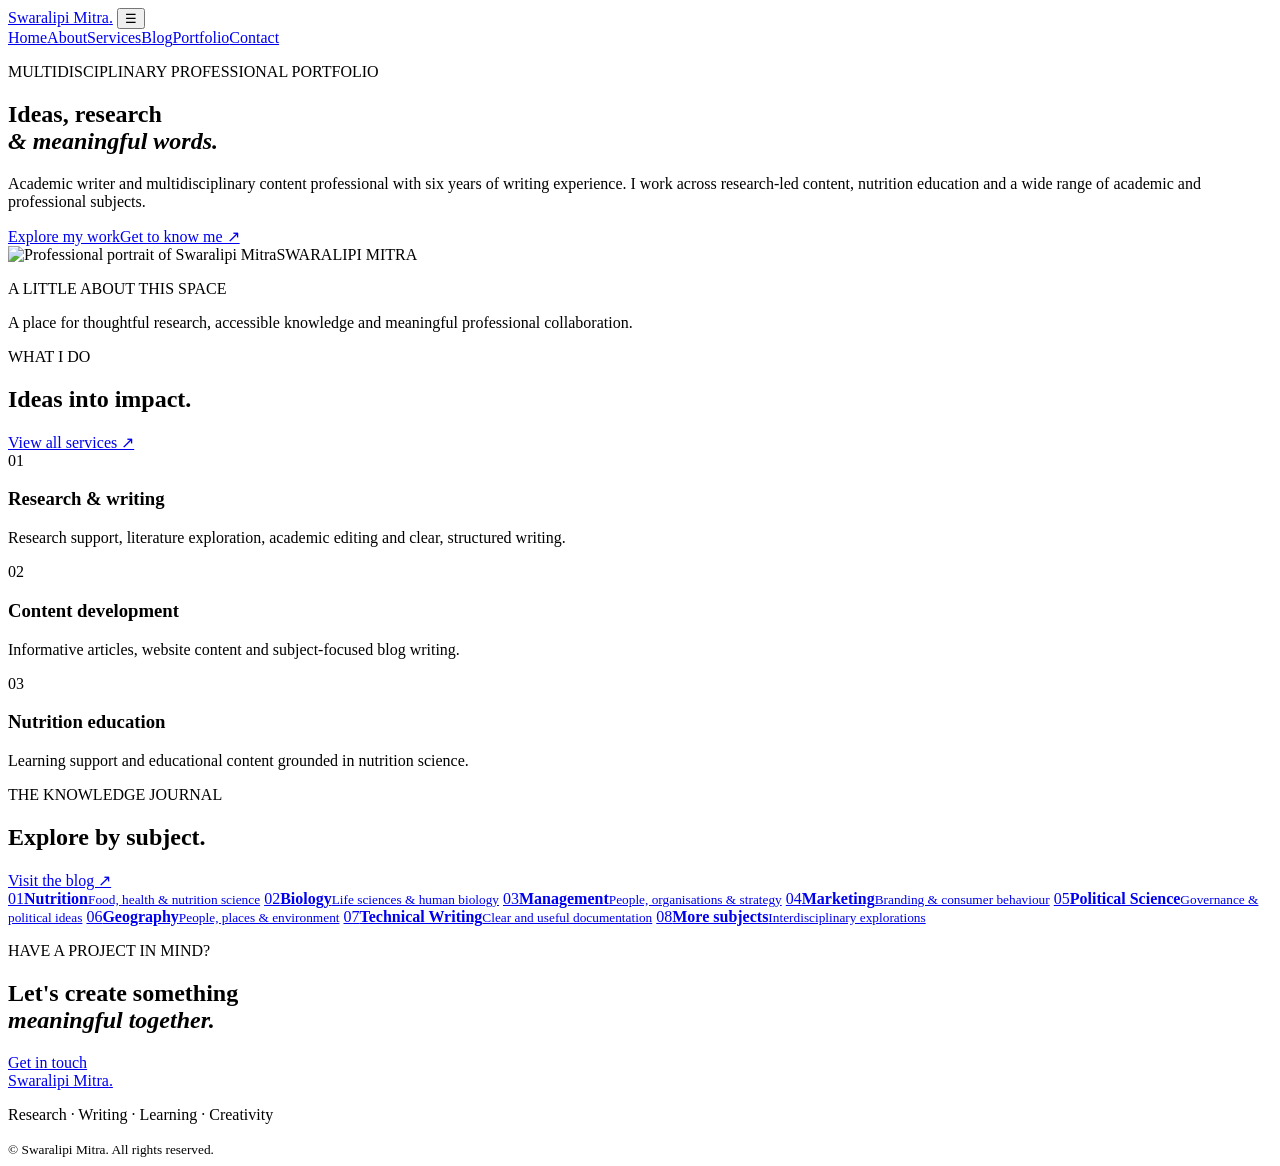
==== index.html @ deedbe25 "Add files via upload" ====
<!doctype html>
<html lang="en">
<head>
  <meta charset="utf-8">
  <meta name="viewport" content="width=device-width, initial-scale=1">
  <meta name="description" content="Explore the portfolio of Swaralipi Mitra, an academic writer and content professional working across research, nutrition education and communication.">
  <meta name="theme-color" content="#1d3037">
  <title>Swaralipi Mitra | Portfolio</title>
  <link rel="preconnect" href="https://fonts.googleapis.com">
  <link rel="preconnect" href="https://fonts.gstatic.com" crossorigin>
  <link href="https://fonts.googleapis.com/css2?family=DM+Sans:wght@400;500;600;700&family=Playfair+Display:wght@500;600;700&display=swap" rel="stylesheet">
  <link rel="stylesheet" href="assets/css/style.css">
</head>
<body>
<header class="site-header">
  <a class="brand" href="index.html">Swaralipi Mitra<span>.</span></a>
  <button class="menu-toggle" aria-label="Open navigation" aria-expanded="false">☰</button>
  <nav class="main-nav">
    <a class="active" href="index.html">Home</a><a href="about.html">About</a><a href="services.html">Services</a><a href="blog.html">Blog</a><a href="portfolio.html">Portfolio</a><a class="nav-contact" href="contact.html">Contact</a>
  </nav>
</header>
<main>
  <section class="hero wrap">
    <div class="hero-copy">
      <p class="eyebrow">MULTIDISCIPLINARY PROFESSIONAL PORTFOLIO</p>
      <h1>Ideas, research<br><em>& meaningful words.</em></h1>
      <p class="lead">Academic writer and multidisciplinary content professional with six years of writing experience. I work across research-led content, nutrition education and a wide range of academic and professional subjects.</p>
      <div class="hero-actions"><a class="button button-dark" href="portfolio.html">Explore my work</a><a class="text-link" href="about.html">Get to know me ↗</a></div>
    </div>
    <div class="hero-photo-wrap"><img class="hero-photo" src="assets/images/profile.jpg" alt="Professional portrait of Swaralipi Mitra"><span class="photo-caption">SWARALIPI MITRA</span></div>
  </section>

  <section class="intro-band">
    <div class="wrap intro-grid"><p class="eyebrow">A LITTLE ABOUT THIS SPACE</p><p class="intro-statement">A place for thoughtful research, accessible knowledge and meaningful professional collaboration.</p></div>
  </section>

  <section class="section wrap">
    <div class="section-heading"><div><p class="eyebrow">WHAT I DO</p><h2>Ideas into impact.</h2></div><a class="text-link" href="services.html">View all services ↗</a></div>
    <div class="three-grid">
      <article class="service-card"><span class="card-number">01</span><h3>Research & writing</h3><p>Research support, literature exploration, academic editing and clear, structured writing.</p></article>
      <article class="service-card"><span class="card-number">02</span><h3>Content development</h3><p>Informative articles, website content and subject-focused blog writing.</p></article>
      <article class="service-card"><span class="card-number">03</span><h3>Nutrition education</h3><p>Learning support and educational content grounded in nutrition science.</p></article>
    </div>
  </section>

  <section class="section section-muted">
    <div class="wrap">
      <div class="section-heading"><div><p class="eyebrow">THE KNOWLEDGE JOURNAL</p><h2>Explore by subject.</h2></div><a class="text-link" href="blog.html">Visit the blog ↗</a></div>
      <div class="subject-grid">
        <a href="blog.html#nutrition" class="subject-tile"><span>01</span><strong>Nutrition</strong><small>Food, health & nutrition science</small></a>
        <a href="blog.html#biology" class="subject-tile"><span>02</span><strong>Biology</strong><small>Life sciences & human biology</small></a>
        <a href="blog.html#management" class="subject-tile"><span>03</span><strong>Management</strong><small>People, organisations & strategy</small></a>
        <a href="blog.html#marketing" class="subject-tile"><span>04</span><strong>Marketing</strong><small>Branding & consumer behaviour</small></a>
        <a href="blog.html#political-science" class="subject-tile"><span>05</span><strong>Political Science</strong><small>Governance & political ideas</small></a>
        <a href="blog.html#geography" class="subject-tile"><span>06</span><strong>Geography</strong><small>People, places & environment</small></a>
        <a href="blog.html#technical-writing" class="subject-tile"><span>07</span><strong>Technical Writing</strong><small>Clear and useful documentation</small></a>
        <a href="blog.html#more" class="subject-tile"><span>08</span><strong>More subjects</strong><small>Interdisciplinary explorations</small></a>
      </div>
    </div>
  </section>

  <section class="section wrap closing-cta"><p class="eyebrow">HAVE A PROJECT IN MIND?</p><h2>Let's create something<br><em>meaningful together.</em></h2><a class="button button-dark" href="contact.html">Get in touch</a></section>
</main>
<footer class="site-footer"><div class="wrap footer-inner"><a class="brand brand-light" href="index.html">Swaralipi Mitra<span>.</span></a><p>Research · Writing · Learning · Creativity</p><small>© <span data-year></span> Swaralipi Mitra. All rights reserved.</small></div></footer>
<script src="assets/js/main.js"></script>
</body></html>
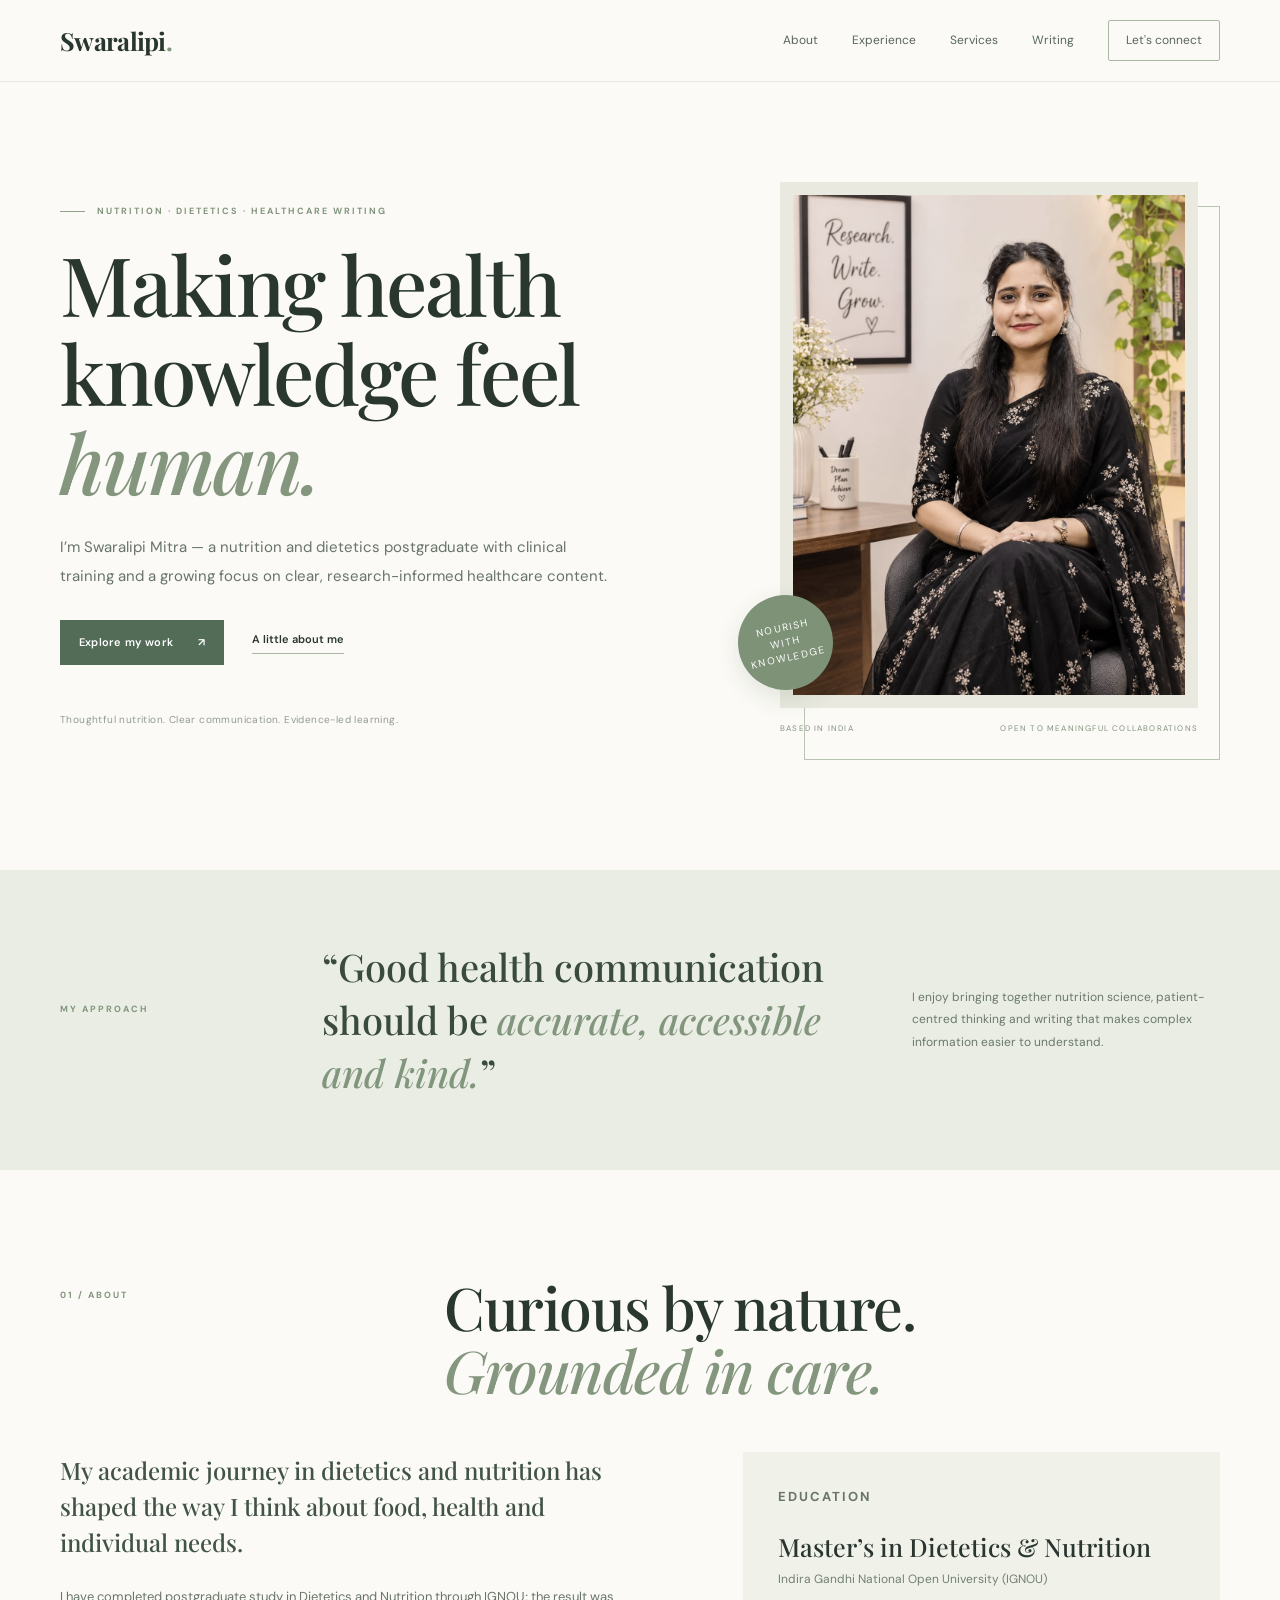
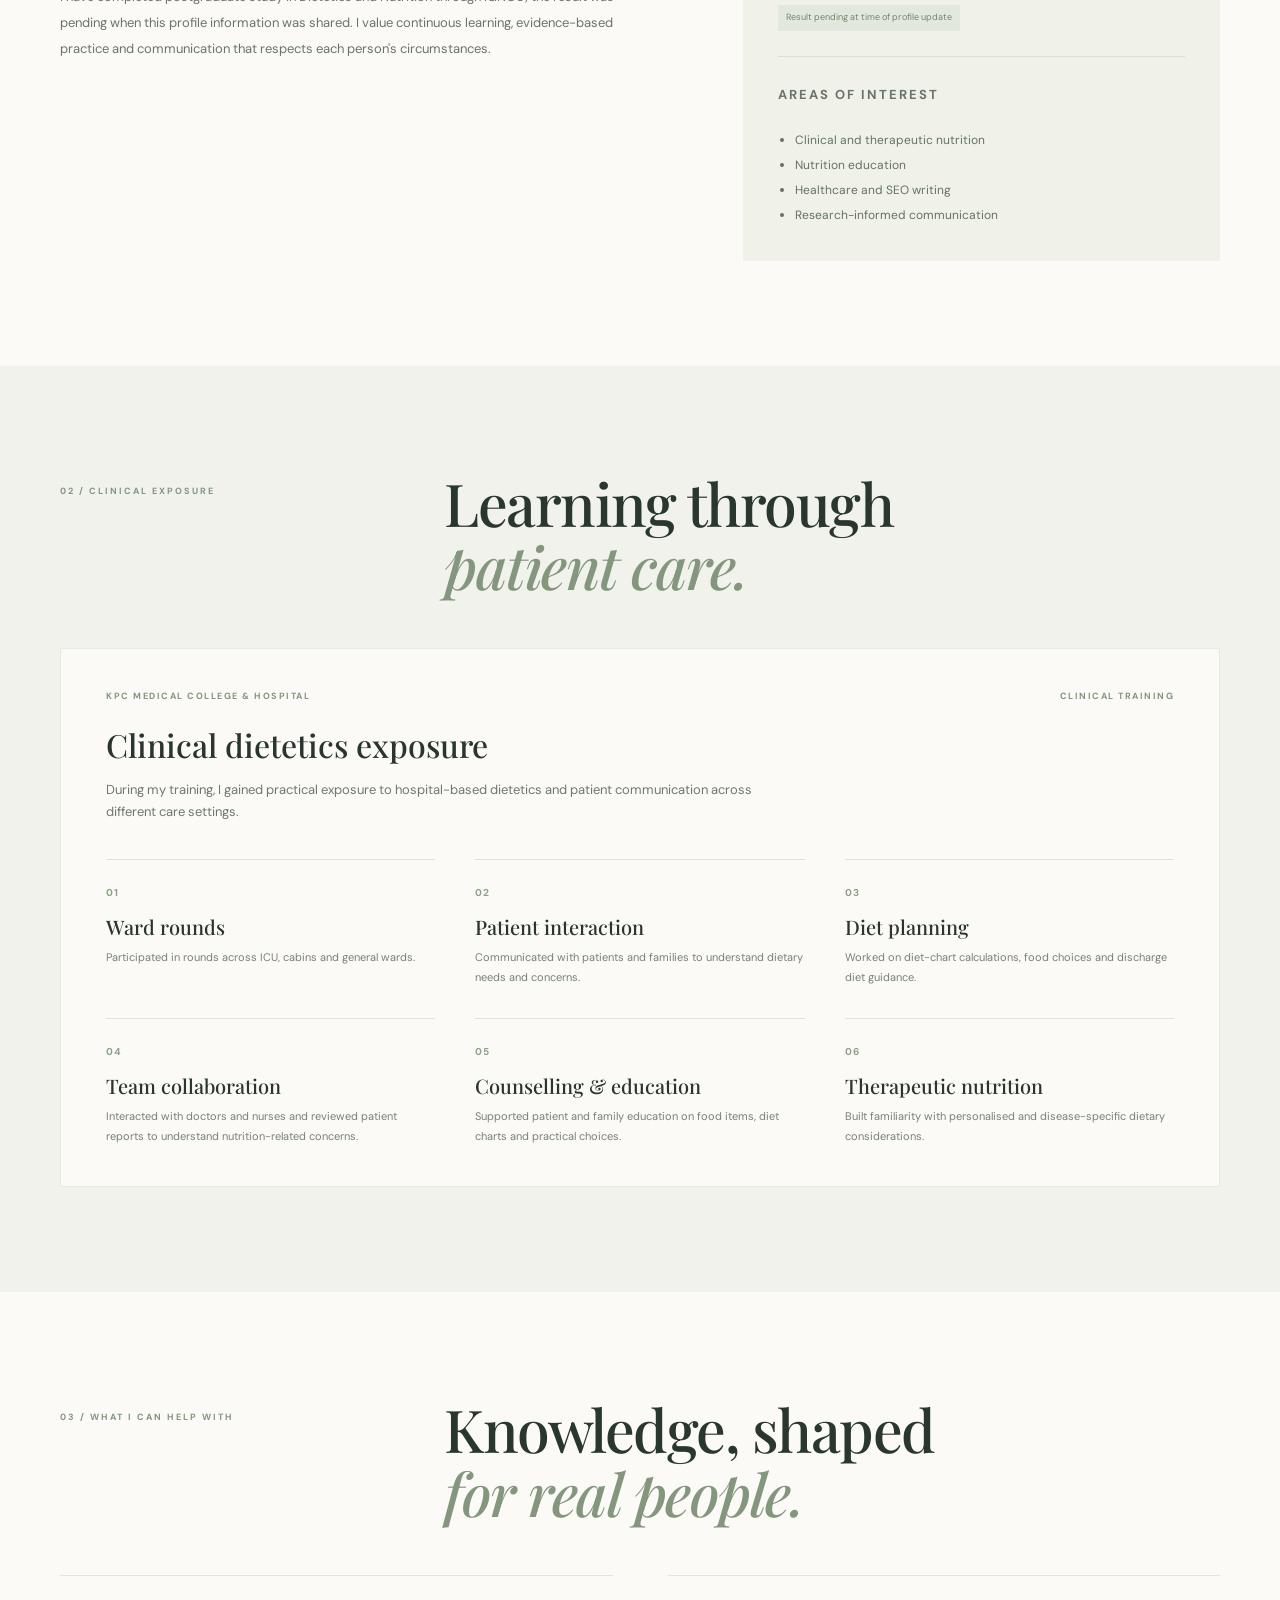
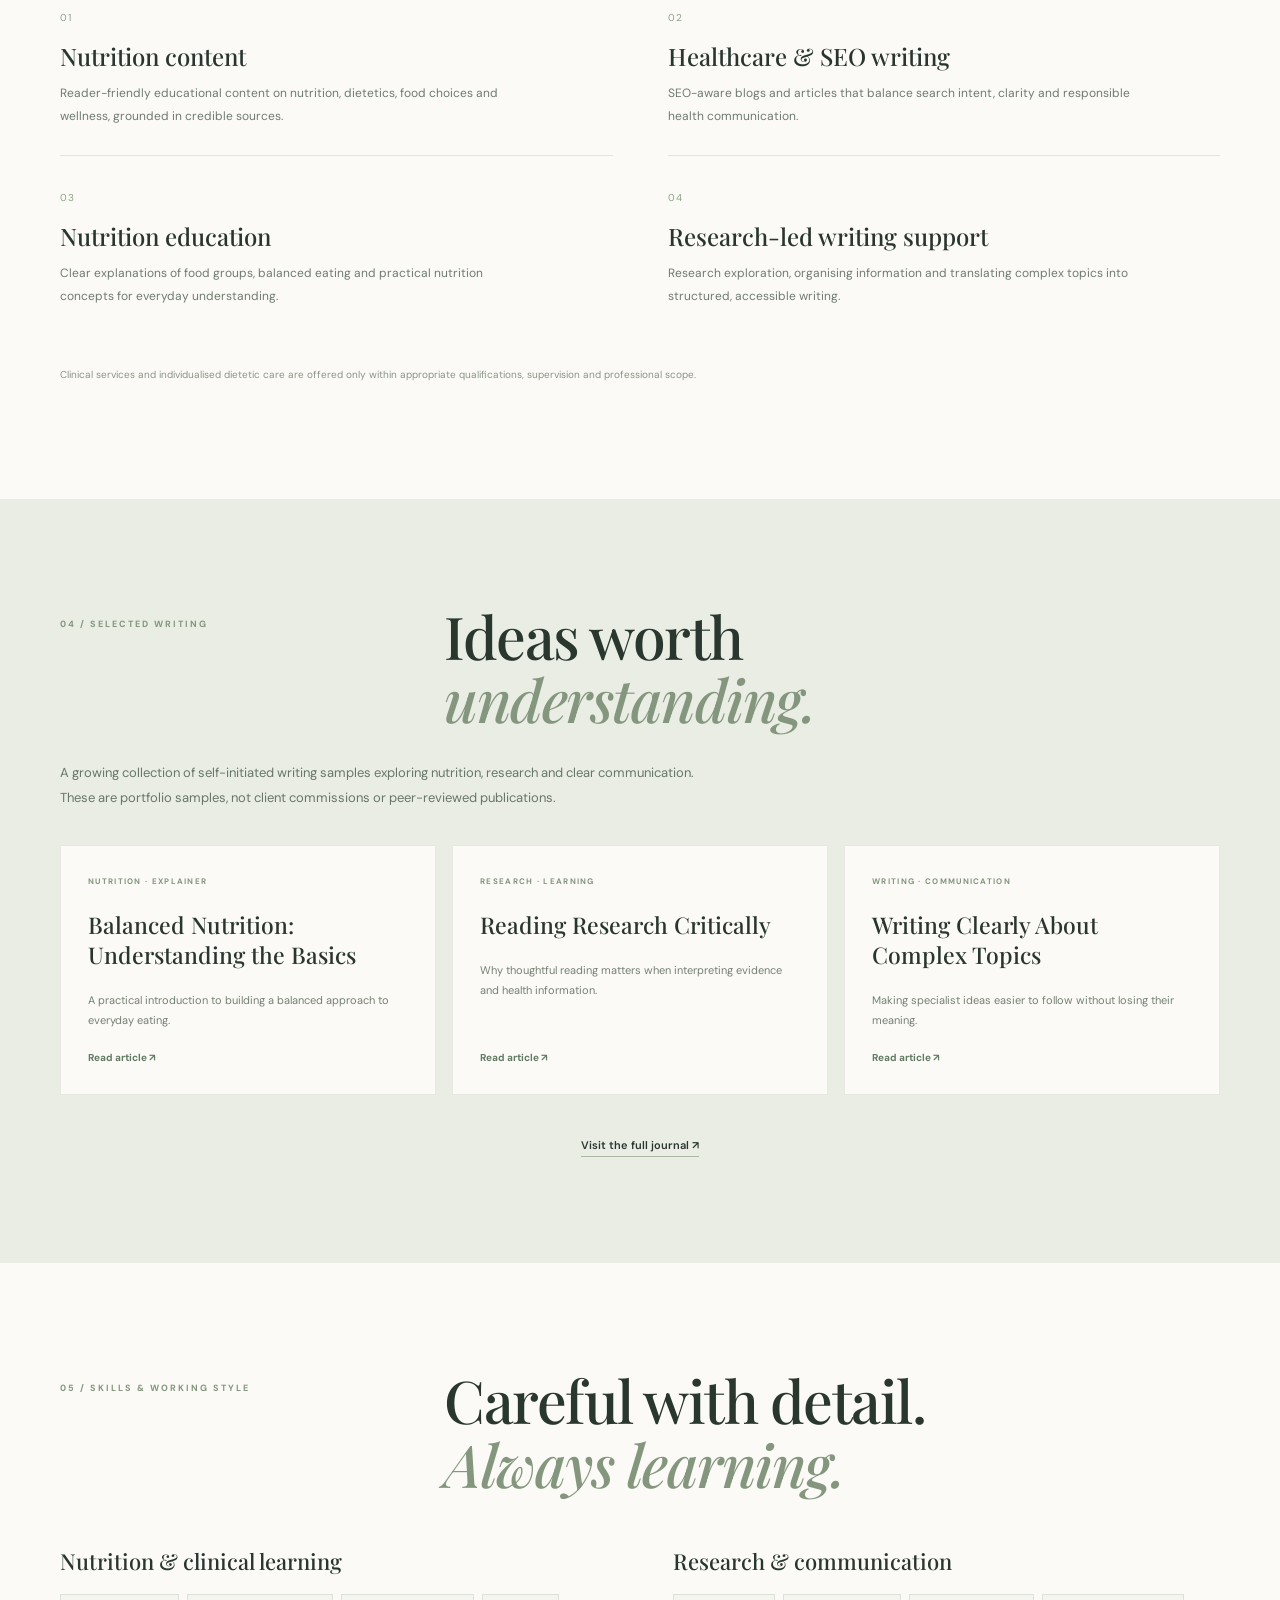
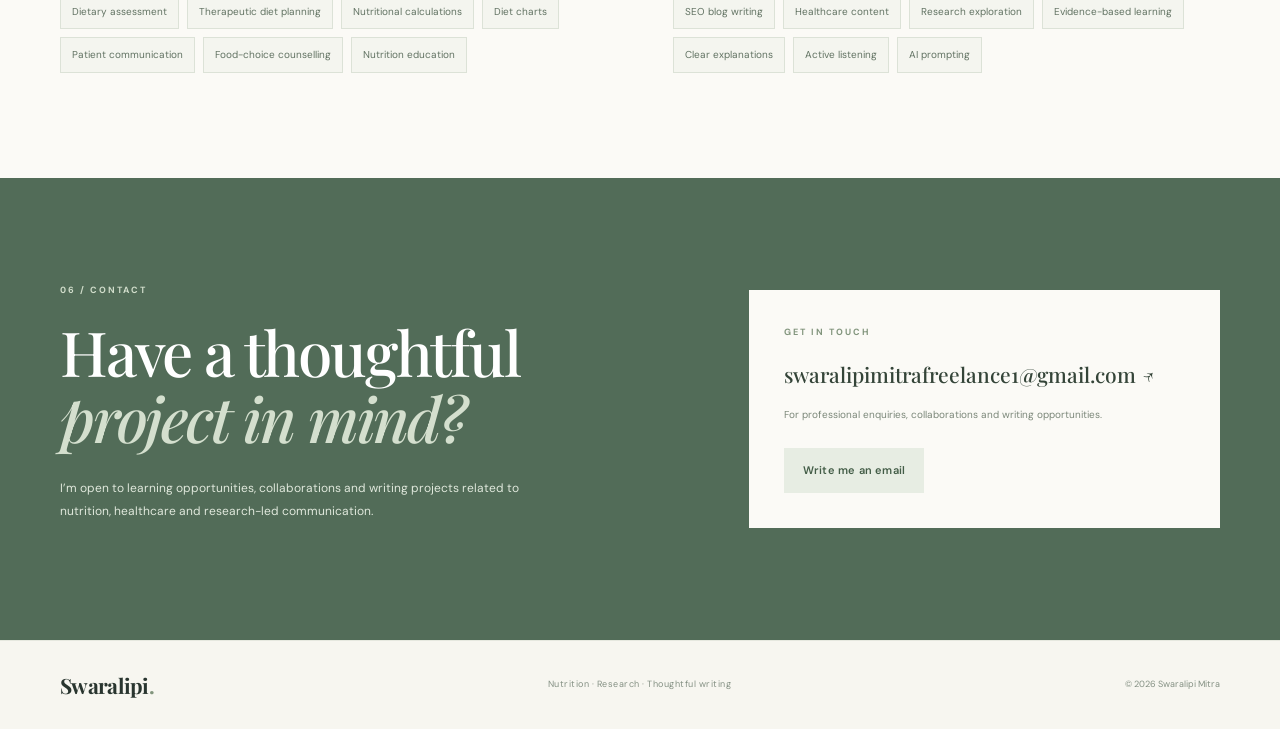
==== commit c64d5848: "Add files via upload" ====
--- a/index.html
+++ b/index.html
@@ -3,64 +3,101 @@
 <head>
   <meta charset="utf-8">
   <meta name="viewport" content="width=device-width, initial-scale=1">
-  <meta name="description" content="Explore the portfolio of Swaralipi Mitra, an academic writer and content professional working across research, nutrition education and communication.">
-  <meta name="theme-color" content="#1d3037">
-  <title>Swaralipi Mitra | Portfolio</title>
+  <meta name="description" content="Swaralipi Mitra — nutrition, clinical dietetics and thoughtful healthcare writing.">
+  <meta name="theme-color" content="#f5f3ec">
+  <title>Swaralipi Mitra | Nutrition & Healthcare Writing</title>
   <link rel="preconnect" href="https://fonts.googleapis.com">
   <link rel="preconnect" href="https://fonts.gstatic.com" crossorigin>
-  <link href="https://fonts.googleapis.com/css2?family=DM+Sans:wght@400;500;600;700&family=Playfair+Display:wght@500;600;700&display=swap" rel="stylesheet">
-  <link rel="stylesheet" href="assets/css/style.css">
+  <link href="https://fonts.googleapis.com/css2?family=DM+Sans:wght@400;500;600;700&family=Playfair+Display:ital,wght@0,500;0,600;0,700;1,500;1,600&display=swap" rel="stylesheet">
+  <link rel="stylesheet" href="style.css">
 </head>
 <body>
-<header class="site-header">
-  <a class="brand" href="index.html">Swaralipi Mitra<span>.</span></a>
-  <button class="menu-toggle" aria-label="Open navigation" aria-expanded="false">☰</button>
-  <nav class="main-nav">
-    <a class="active" href="index.html">Home</a><a href="about.html">About</a><a href="services.html">Services</a><a href="blog.html">Blog</a><a href="portfolio.html">Portfolio</a><a class="nav-contact" href="contact.html">Contact</a>
+<header class="header">
+  <a class="brand" href="#home">Swaralipi<span>.</span></a>
+  <button class="menu-toggle" aria-label="Open menu" aria-expanded="false">☰</button>
+  <nav class="nav" aria-label="Main navigation">
+    <a href="#about">About</a><a href="#experience">Experience</a><a href="#services">Services</a><a href="#writing">Writing</a><a class="nav-cta" href="#contact">Let's connect</a>
   </nav>
 </header>
+
 <main>
-  <section class="hero wrap">
-    <div class="hero-copy">
-      <p class="eyebrow">MULTIDISCIPLINARY PROFESSIONAL PORTFOLIO</p>
-      <h1>Ideas, research<br><em>& meaningful words.</em></h1>
-      <p class="lead">Academic writer and multidisciplinary content professional with six years of writing experience. I work across research-led content, nutrition education and a wide range of academic and professional subjects.</p>
-      <div class="hero-actions"><a class="button button-dark" href="portfolio.html">Explore my work</a><a class="text-link" href="about.html">Get to know me ↗</a></div>
+<section class="hero section-wrap" id="home">
+  <div class="hero-copy">
+    <p class="eyebrow"><span></span> NUTRITION · DIETETICS · HEALTHCARE WRITING</p>
+    <h1>Making health<br>knowledge feel<br><em>human.</em></h1>
+    <p class="hero-lead">I’m Swaralipi Mitra — a nutrition and dietetics postgraduate with clinical training and a growing focus on clear, research-informed healthcare content.</p>
+    <div class="actions"><a class="button button-primary" href="#writing">Explore my work <span>↗</span></a><a class="underlink" href="#about">A little about me</a></div>
+    <p class="hero-note">Thoughtful nutrition. Clear communication. Evidence-led learning.</p>
+  </div>
+  <div class="portrait-area">
+    <div class="portrait-frame">
+      <img src="WhatsApp%20Image%202026-11-24%20at%2010.28.48%20PM.jpeg" alt="Portrait of Swaralipi Mitra" onerror="this.style.display='none';this.parentElement.classList.add('portrait-fallback')">
+      <div class="portrait-fallback-text">S M</div>
     </div>
-    <div class="hero-photo-wrap"><img class="hero-photo" src="assets/images/profile.jpg" alt="Professional portrait of Swaralipi Mitra"><span class="photo-caption">SWARALIPI MITRA</span></div>
-  </section>
+    <div class="portrait-caption"><span>BASED IN INDIA</span><span>OPEN TO MEANINGFUL COLLABORATIONS</span></div>
+    <div class="round-stamp">NOURISH<br>WITH<br>KNOWLEDGE</div>
+  </div>
+</section>
 
-  <section class="intro-band">
-    <div class="wrap intro-grid"><p class="eyebrow">A LITTLE ABOUT THIS SPACE</p><p class="intro-statement">A place for thoughtful research, accessible knowledge and meaningful professional collaboration.</p></div>
-  </section>
+<section class="intro-band">
+  <div class="section-wrap intro-inner"><p class="eyebrow">MY APPROACH</p><p class="intro-quote">“Good health communication should be <em>accurate, accessible and kind.</em>”</p><p class="intro-copy">I enjoy bringing together nutrition science, patient-centred thinking and writing that makes complex information easier to understand.</p></div>
+</section>
 
-  <section class="section wrap">
-    <div class="section-heading"><div><p class="eyebrow">WHAT I DO</p><h2>Ideas into impact.</h2></div><a class="text-link" href="services.html">View all services ↗</a></div>
-    <div class="three-grid">
-      <article class="service-card"><span class="card-number">01</span><h3>Research & writing</h3><p>Research support, literature exploration, academic editing and clear, structured writing.</p></article>
-      <article class="service-card"><span class="card-number">02</span><h3>Content development</h3><p>Informative articles, website content and subject-focused blog writing.</p></article>
-      <article class="service-card"><span class="card-number">03</span><h3>Nutrition education</h3><p>Learning support and educational content grounded in nutrition science.</p></article>
+<section class="section-wrap section" id="about">
+  <div class="section-heading"><p class="eyebrow">01 / ABOUT</p><h2>Curious by nature.<br><em>Grounded in care.</em></h2></div>
+  <div class="two-col">
+    <div><p class="large-copy">My academic journey in dietetics and nutrition has shaped the way I think about food, health and individual needs.</p><p>I have completed postgraduate study in Dietetics and Nutrition through IGNOU; the result was pending when this profile information was shared. I value continuous learning, evidence-based practice and communication that respects each person's circumstances.</p></div>
+    <aside class="fact-card"><p class="eyebrow">EDUCATION</p><h3>Master’s in Dietetics & Nutrition</h3><p>Indira Gandhi National Open University (IGNOU)</p><span class="status">Result pending at time of profile update</span><hr><p class="eyebrow">AREAS OF INTEREST</p><ul><li>Clinical and therapeutic nutrition</li><li>Nutrition education</li><li>Healthcare and SEO writing</li><li>Research-informed communication</li></ul></aside>
+  </div>
+</section>
+
+<section class="experience section" id="experience"><div class="section-wrap">
+  <div class="section-heading"><p class="eyebrow">02 / CLINICAL EXPOSURE</p><h2>Learning through<br><em>patient care.</em></h2></div>
+  <div class="experience-card"><div class="experience-meta"><span>KPC MEDICAL COLLEGE & HOSPITAL</span><span>CLINICAL TRAINING</span></div><h3>Clinical dietetics exposure</h3><p class="exp-intro">During my training, I gained practical exposure to hospital-based dietetics and patient communication across different care settings.</p>
+    <div class="skill-grid">
+      <div><b>01</b><h4>Ward rounds</h4><p>Participated in rounds across ICU, cabins and general wards.</p></div>
+      <div><b>02</b><h4>Patient interaction</h4><p>Communicated with patients and families to understand dietary needs and concerns.</p></div>
+      <div><b>03</b><h4>Diet planning</h4><p>Worked on diet-chart calculations, food choices and discharge diet guidance.</p></div>
+      <div><b>04</b><h4>Team collaboration</h4><p>Interacted with doctors and nurses and reviewed patient reports to understand nutrition-related concerns.</p></div>
+      <div><b>05</b><h4>Counselling & education</h4><p>Supported patient and family education on food items, diet charts and practical choices.</p></div>
+      <div><b>06</b><h4>Therapeutic nutrition</h4><p>Built familiarity with personalised and disease-specific dietary considerations.</p></div>
     </div>
-  </section>
+  </div>
+</div></section>
 
-  <section class="section section-muted">
-    <div class="wrap">
-      <div class="section-heading"><div><p class="eyebrow">THE KNOWLEDGE JOURNAL</p><h2>Explore by subject.</h2></div><a class="text-link" href="blog.html">Visit the blog ↗</a></div>
-      <div class="subject-grid">
-        <a href="blog.html#nutrition" class="subject-tile"><span>01</span><strong>Nutrition</strong><small>Food, health & nutrition science</small></a>
-        <a href="blog.html#biology" class="subject-tile"><span>02</span><strong>Biology</strong><small>Life sciences & human biology</small></a>
-        <a href="blog.html#management" class="subject-tile"><span>03</span><strong>Management</strong><small>People, organisations & strategy</small></a>
-        <a href="blog.html#marketing" class="subject-tile"><span>04</span><strong>Marketing</strong><small>Branding & consumer behaviour</small></a>
-        <a href="blog.html#political-science" class="subject-tile"><span>05</span><strong>Political Science</strong><small>Governance & political ideas</small></a>
-        <a href="blog.html#geography" class="subject-tile"><span>06</span><strong>Geography</strong><small>People, places & environment</small></a>
-        <a href="blog.html#technical-writing" class="subject-tile"><span>07</span><strong>Technical Writing</strong><small>Clear and useful documentation</small></a>
-        <a href="blog.html#more" class="subject-tile"><span>08</span><strong>More subjects</strong><small>Interdisciplinary explorations</small></a>
-      </div>
-    </div>
-  </section>
+<section class="section-wrap section" id="services">
+  <div class="section-heading"><p class="eyebrow">03 / WHAT I CAN HELP WITH</p><h2>Knowledge, shaped<br><em>for real people.</em></h2></div>
+  <div class="service-grid">
+    <article><span>01</span><h3>Nutrition content</h3><p>Reader-friendly educational content on nutrition, dietetics, food choices and wellness, grounded in credible sources.</p></article>
+    <article><span>02</span><h3>Healthcare & SEO writing</h3><p>SEO-aware blogs and articles that balance search intent, clarity and responsible health communication.</p></article>
+    <article><span>03</span><h3>Nutrition education</h3><p>Clear explanations of food groups, balanced eating and practical nutrition concepts for everyday understanding.</p></article>
+    <article><span>04</span><h3>Research-led writing support</h3><p>Research exploration, organising information and translating complex topics into structured, accessible writing.</p></article>
+  </div>
+  <p class="disclaimer">Clinical services and individualised dietetic care are offered only within appropriate qualifications, supervision and professional scope.</p>
+</section>
 
-  <section class="section wrap closing-cta"><p class="eyebrow">HAVE A PROJECT IN MIND?</p><h2>Let's create something<br><em>meaningful together.</em></h2><a class="button button-dark" href="contact.html">Get in touch</a></section>
+<section class="writing section" id="writing"><div class="section-wrap">
+  <div class="section-heading"><p class="eyebrow">04 / SELECTED WRITING</p><h2>Ideas worth<br><em>understanding.</em></h2></div>
+  <p class="writing-intro">A growing collection of self-initiated writing samples exploring nutrition, research and clear communication. These are portfolio samples, not client commissions or peer-reviewed publications.</p>
+  <div class="writing-grid">
+    <a class="writing-card" href="balanced-nutrition-basics.html"><span> NUTRITION · EXPLAINER</span><h3>Balanced Nutrition: Understanding the Basics</h3><p>A practical introduction to building a balanced approach to everyday eating.</p><b>Read article ↗</b></a>
+    <a class="writing-card" href="reading-research-critically.html"><span> RESEARCH · LEARNING</span><h3>Reading Research Critically</h3><p>Why thoughtful reading matters when interpreting evidence and health information.</p><b>Read article ↗</b></a>
+    <a class="writing-card" href="clear-writing-complex-topics.html"><span> WRITING · COMMUNICATION</span><h3>Writing Clearly About Complex Topics</h3><p>Making specialist ideas easier to follow without losing their meaning.</p><b>Read article ↗</b></a>
+  </div>
+  <div class="center"><a class="underlink" href="blog.html">Visit the full journal ↗</a></div>
+</div></section>
+
+<section class="section-wrap section" id="skills">
+  <div class="section-heading"><p class="eyebrow">05 / SKILLS & WORKING STYLE</p><h2>Careful with detail.<br><em>Always learning.</em></h2></div>
+  <div class="skills-layout"><div><h3>Nutrition & clinical learning</h3><div class="tags"><span>Dietary assessment</span><span>Therapeutic diet planning</span><span>Nutritional calculations</span><span>Diet charts</span><span>Patient communication</span><span>Food-choice counselling</span><span>Nutrition education</span></div></div><div><h3>Research & communication</h3><div class="tags"><span>SEO blog writing</span><span>Healthcare content</span><span>Research exploration</span><span>Evidence-based learning</span><span>Clear explanations</span><span>Active listening</span><span>AI prompting</span></div></div></div>
+</section>
+
+<section class="contact section" id="contact"><div class="section-wrap contact-inner">
+  <div><p class="eyebrow">06 / CONTACT</p><h2>Have a thoughtful<br><em>project in mind?</em></h2><p>I’m open to learning opportunities, collaborations and writing projects related to nutrition, healthcare and research-led communication.</p></div>
+  <div class="contact-card"><p class="eyebrow">GET IN TOUCH</p><a class="email" href="mailto:swaralipimitrafreelance1@gmail.com">swaralipimitrafreelance1@gmail.com ↗</a><p class="contact-small">For professional enquiries, collaborations and writing opportunities.</p><a class="button button-light" href="mailto:swaralipimitrafreelance1@gmail.com?subject=Portfolio%20Enquiry">Write me an email</a></div>
+</div></section>
 </main>
-<footer class="site-footer"><div class="wrap footer-inner"><a class="brand brand-light" href="index.html">Swaralipi Mitra<span>.</span></a><p>Research · Writing · Learning · Creativity</p><small>© <span data-year></span> Swaralipi Mitra. All rights reserved.</small></div></footer>
-<script src="assets/js/main.js"></script>
-</body></html>
+<footer class="footer"><div class="section-wrap footer-inner"><a class="brand" href="#home">Swaralipi<span>.</span></a><p>Nutrition · Research · Thoughtful writing</p><small>© <span data-year></span> Swaralipi Mitra</small></div></footer>
+<script src="main.js"></script>
+</body>
+</html>
--- a/style.css
+++ b/style.css
@@ -0,0 +1 @@
+*{box-sizing:border-box}html{scroll-behavior:smooth;scroll-padding-top:90px}body{margin:0;background:#fbfaf6;color:#29352f;font-family:"DM Sans",sans-serif;line-height:1.75}a{color:inherit;text-decoration:none}.section-wrap{width:min(1160px,calc(100% - 56px));margin:auto}.header{height:82px;padding:0 max(28px,calc((100% - 1160px)/2));display:flex;align-items:center;justify-content:space-between;background:#fbfaf6eF;backdrop-filter:blur(14px);border-bottom:1px solid #e7e8df;position:sticky;top:0;z-index:20}.brand{font:700 25px "Playfair Display",serif;letter-spacing:-.7px}.brand span{color:#82957d}.nav{display:flex;align-items:center;gap:34px;font-size:12px;color:#58665b}.nav a:hover{color:#788d73}.nav-cta{border:1px solid #aab8a3;padding:9px 17px;border-radius:2px}.menu-toggle{display:none;border:0;background:none;font-size:25px;color:#34443a}.hero{display:grid;grid-template-columns:1.1fr .9fr;align-items:center;gap:90px;padding-top:100px;padding-bottom:110px;min-height:650px}.eyebrow{font-size:9px;font-weight:700;letter-spacing:2px;color:#82957d;margin:0 0 20px}.eyebrow span{display:inline-block;width:25px;height:1px;background:#91a38a;vertical-align:middle;margin-right:8px}.hero h1,.section-heading h2,.contact h2{font:500 clamp(52px,6.5vw,82px)/1.08 "Playfair Display",serif;letter-spacing:-2.2px;color:#29372f;margin:0}.hero h1 em,.section-heading h2 em,.contact h2 em{font-weight:500;color:#84977e}.hero-lead{max-width:560px;color:#68746a;font-size:15px;line-height:1.95;margin:28px 0}.actions{display:flex;align-items:center;gap:28px}.button{display:inline-flex;align-items:center;gap:25px;padding:13px 19px;font-size:11px;font-weight:600;letter-spacing:.2px;transition:.2s}.button-primary{background:#526c58;color:white}.button-primary:hover{background:#3e5945;transform:translateY(-2px)}.underlink{font-size:11px;font-weight:600;border-bottom:1px solid #aab8a3;padding-bottom:4px}.hero-note{font-size:10px;letter-spacing:.4px;color:#929b8f;margin-top:46px}.portrait-area{position:relative;max-width:440px;justify-self:end;width:100%;padding:0 22px 25px 0}.portrait-frame{background:#e9e9df;padding:13px;position:relative;z-index:1}.portrait-frame img{display:block;width:100%;height:500px;object-fit:cover;object-position:center 25%;filter:saturate(.78)}.portrait-fallback-text{display:none}.portrait-fallback{height:500px;display:grid;place-items:center;background:linear-gradient(145deg,#dfe6d9,#b8c7b1)}.portrait-fallback .portrait-fallback-text{display:block;font:italic 90px "Playfair Display",serif;color:#6f846c}.portrait-caption{display:flex;justify-content:space-between;gap:12px;font-size:8px;letter-spacing:1.2px;color:#84917f;margin-top:13px}.portrait-area:after{content:"";position:absolute;inset:24px 0 0 24px;border:1px solid #b9c5b2}.round-stamp{position:absolute;z-index:2;bottom:70px;left:-42px;width:95px;height:95px;border-radius:50%;background:#7d9277;color:white;display:grid;place-content:center;text-align:center;font:10px/1.5 "DM Sans",sans-serif;letter-spacing:1.5px;transform:rotate(-12deg);box-shadow:0 8px 25px #33442b20}.intro-band{background:#e9ede4;padding:70px 0}.intro-inner{display:grid;grid-template-columns:.55fr 1.4fr .8fr;gap:50px;align-items:center}.intro-quote{font:500 clamp(25px,3vw,38px)/1.4 "Playfair Display",serif;margin:0;color:#3a4b3d}.intro-quote em{color:#82957d}.intro-copy{font-size:12px;color:#6b786b;line-height:1.9}.section{padding-top:105px;padding-bottom:105px}.section-heading{display:grid;grid-template-columns:.45fr 1fr;gap:35px;align-items:start;margin-bottom:50px}.section-heading .eyebrow{padding-top:13px}.section-heading h2{font-size:clamp(40px,5vw,59px);letter-spacing:-1.5px}.two-col{display:grid;grid-template-columns:1.1fr .9fr;gap:100px;align-items:start}.large-copy{font:500 24px/1.5 "Playfair Display",serif;color:#405344;margin-top:0}.two-col p:not(.large-copy){font-size:13px;color:#69756a;line-height:2}.fact-card{background:#f0f1e9;padding:32px 35px}.fact-card h3{font:500 25px "Playfair Display",serif;margin:0 0 4px}.fact-card>p:not(.eyebrow){font-size:12px;color:#718071;margin:0}.status{display:inline-block;font-size:9px;color:#74836e;background:#e2e8dd;padding:5px 8px;margin-top:14px}.fact-card hr{border:0;border-top:1px solid #d9dfd4;margin:25px 0}.fact-card ul{padding-left:17px;margin-bottom:0;color:#657265;font-size:12px;line-height:2.1}.experience{background:#f1f2ec}.experience-card{background:#fbfaf6;padding:40px 45px;border:1px solid #e6e9df}.experience-meta{display:flex;justify-content:space-between;gap:15px;color:#82957d;font-size:9px;letter-spacing:1.5px;font-weight:700}.experience-card h3{font:500 32px "Playfair Display",serif;margin:18px 0 5px}.exp-intro{font-size:13px;color:#6e796e;max-width:680px}.skill-grid{display:grid;grid-template-columns:repeat(3,1fr);gap:30px 40px;margin-top:35px}.skill-grid>div{border-top:1px solid #dfe4d9;padding-top:17px}.skill-grid b,.service-grid article>span{font-size:10px;color:#8da087;letter-spacing:1px}.skill-grid h4{font:500 20px "Playfair Display",serif;margin:8px 0}.skill-grid p{font-size:11px;color:#778176;line-height:1.8;margin:0}.service-grid{display:grid;grid-template-columns:repeat(2,1fr);gap:0 55px}.service-grid article{padding:26px 0 28px;border-top:1px solid #e1e5dc}.service-grid h3{font:500 24px "Playfair Display",serif;margin:10px 0}.service-grid p{font-size:12px;color:#6f7b70;line-height:1.9;max-width:470px;margin:0}.disclaimer{font-size:10px;color:#8a9488;margin-top:30px}.writing{background:#e9ede4}.writing-intro{max-width:650px;font-size:13px;color:#69766a;margin:-20px 0 35px;line-height:1.9}.writing-grid{display:grid;grid-template-columns:repeat(3,1fr);gap:16px}.writing-card{background:#fbfaf6;padding:28px 27px;min-height:250px;display:flex;flex-direction:column;transition:.2s;border:1px solid #e5e9df}.writing-card:hover{transform:translateY(-4px);box-shadow:0 12px 30px #40533d12}.writing-card span{font-size:8px;letter-spacing:1.3px;color:#82957d;font-weight:700}.writing-card h3{font:500 23px/1.3 "Playfair Display",serif;margin:22px 0 10px}.writing-card p{font-size:11px;color:#748073;line-height:1.8}.writing-card b{font-size:10px;color:#617b63;margin-top:auto}.center{text-align:center;margin-top:35px}.skills-layout{display:grid;grid-template-columns:1fr 1fr;gap:65px}.skills-layout h3{font:500 22px "Playfair Display",serif;margin:0 0 18px}.tags{display:flex;flex-wrap:wrap;gap:8px}.tags span{font-size:10px;color:#617262;border:1px solid #dce2d7;padding:8px 11px;background:#f4f5ef}.contact{background:#526c58;color:white}.contact-inner{display:grid;grid-template-columns:1fr .8fr;gap:100px;align-items:center}.contact .eyebrow{color:#d1ddcb}.contact h2{font-size:clamp(43px,5vw,62px);color:white}.contact h2 em{color:#d4dfce}.contact-inner>div:first-child>p:last-child{max-width:500px;color:#e0e8dc;font-size:12px;line-height:1.9;margin-top:25px}.contact-card{background:#fbfaf6;color:#344438;padding:35px}.contact-card .eyebrow{color:#82957d}.email{font:500 clamp(16px,2vw,21px) "Playfair Display",serif;overflow-wrap:anywhere}.contact-small{font-size:10px;color:#7b8779;margin:14px 0 24px}.button-light{background:#e7ede3;color:#435d47}.button-light:hover{background:#d9e4d5}.footer{padding:27px 0;background:#f7f6f0;border-top:1px solid #e6e8df}.footer-inner{display:flex;align-items:center;justify-content:space-between;gap:15px;flex-wrap:wrap}.footer .brand{font-size:21px}.footer p,.footer small{font-size:9px;color:#849083}.footer p{letter-spacing:.5px}@media(max-width:800px){.header{height:72px;padding:0 22px}.menu-toggle{display:block}.nav{display:none;position:absolute;top:72px;left:0;right:0;background:#fbfaf6;padding:18px 24px 24px;box-shadow:0 15px 25px #273b2814;flex-direction:column;align-items:stretch;gap:10px}.nav.open{display:flex}.nav a{padding:8px 0}.nav-cta{padding:9px 12px!important}.hero{grid-template-columns:1fr;gap:55px;padding-top:65px;padding-bottom:75px}.hero h1{font-size:clamp(50px,13vw,72px)}.portrait-area{justify-self:center;width:min(100%,420px)}.portrait-frame img{height:440px}.intro-inner{grid-template-columns:1fr;gap:12px}.intro-copy{max-width:520px}.section{padding-top:75px;padding-bottom:75px}.section-heading{grid-template-columns:1fr;gap:5px;margin-bottom:30px}.section-heading .eyebrow{padding:0}.two-col,.contact-inner{grid-template-columns:1fr;gap:35px}.skill-grid{grid-template-columns:repeat(2,1fr)}.writing-grid{grid-template-columns:1fr}.writing-card{min-height:210px}.skills-layout{grid-template-columns:1fr;gap:35px}.contact-inner{gap:30px}}@media(max-width:480px){.section-wrap{width:calc(100% - 36px)}.hero{padding-top:50px}.hero-lead{font-size:14px}.actions{gap:18px;flex-wrap:wrap}.round-stamp{left:-12px;bottom:68px;width:78px;height:78px;font-size:8px}.portrait-frame img{height:390px}.portrait-caption{font-size:7px}.experience-card{padding:25px 20px}.experience-meta{font-size:7px}.skill-grid{grid-template-columns:1fr;gap:20px}.service-grid{grid-template-columns:1fr}.fact-card{padding:25px}.contact-card{padding:25px}.footer-inner{align-items:flex-start;flex-direction:column;gap:3px}.section-heading h2{font-size:43px}}@media(prefers-reduced-motion:reduce){html{scroll-behavior:auto}*,*:before,*:after{transition:none!important}}
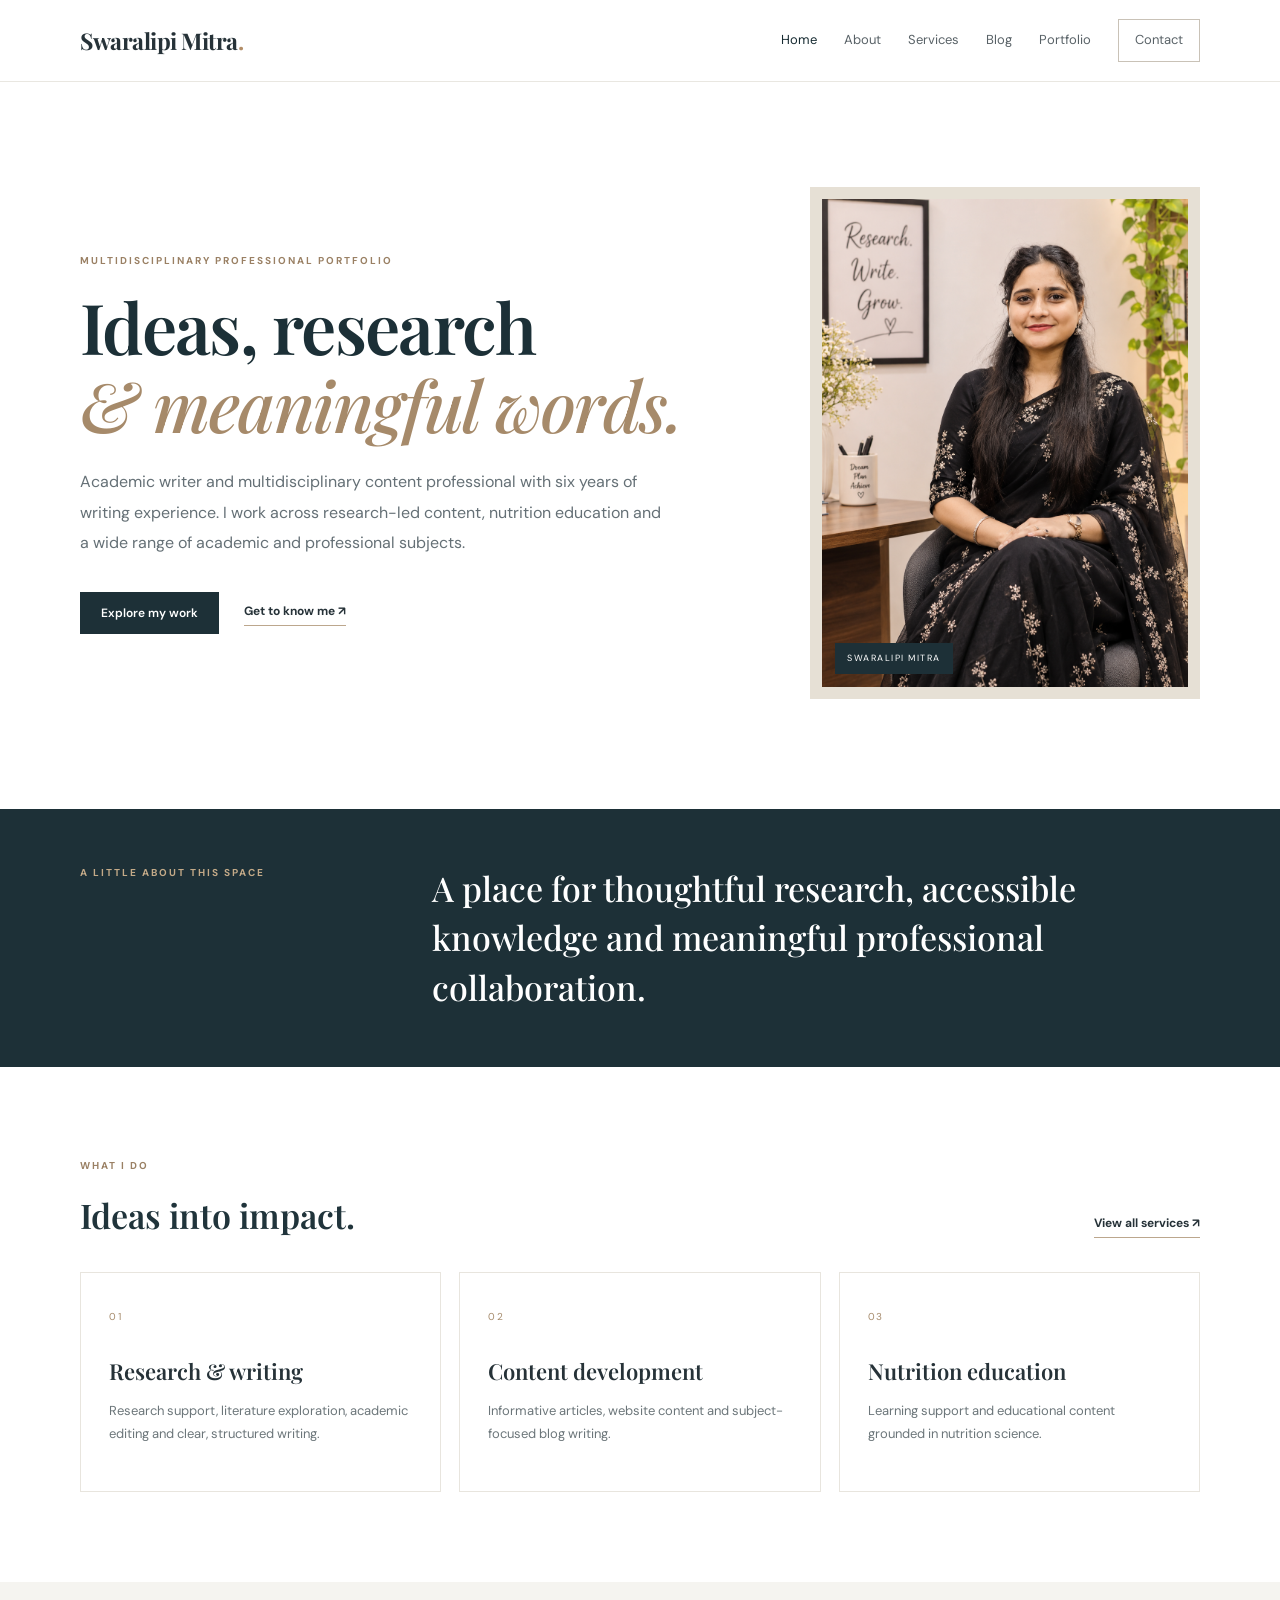
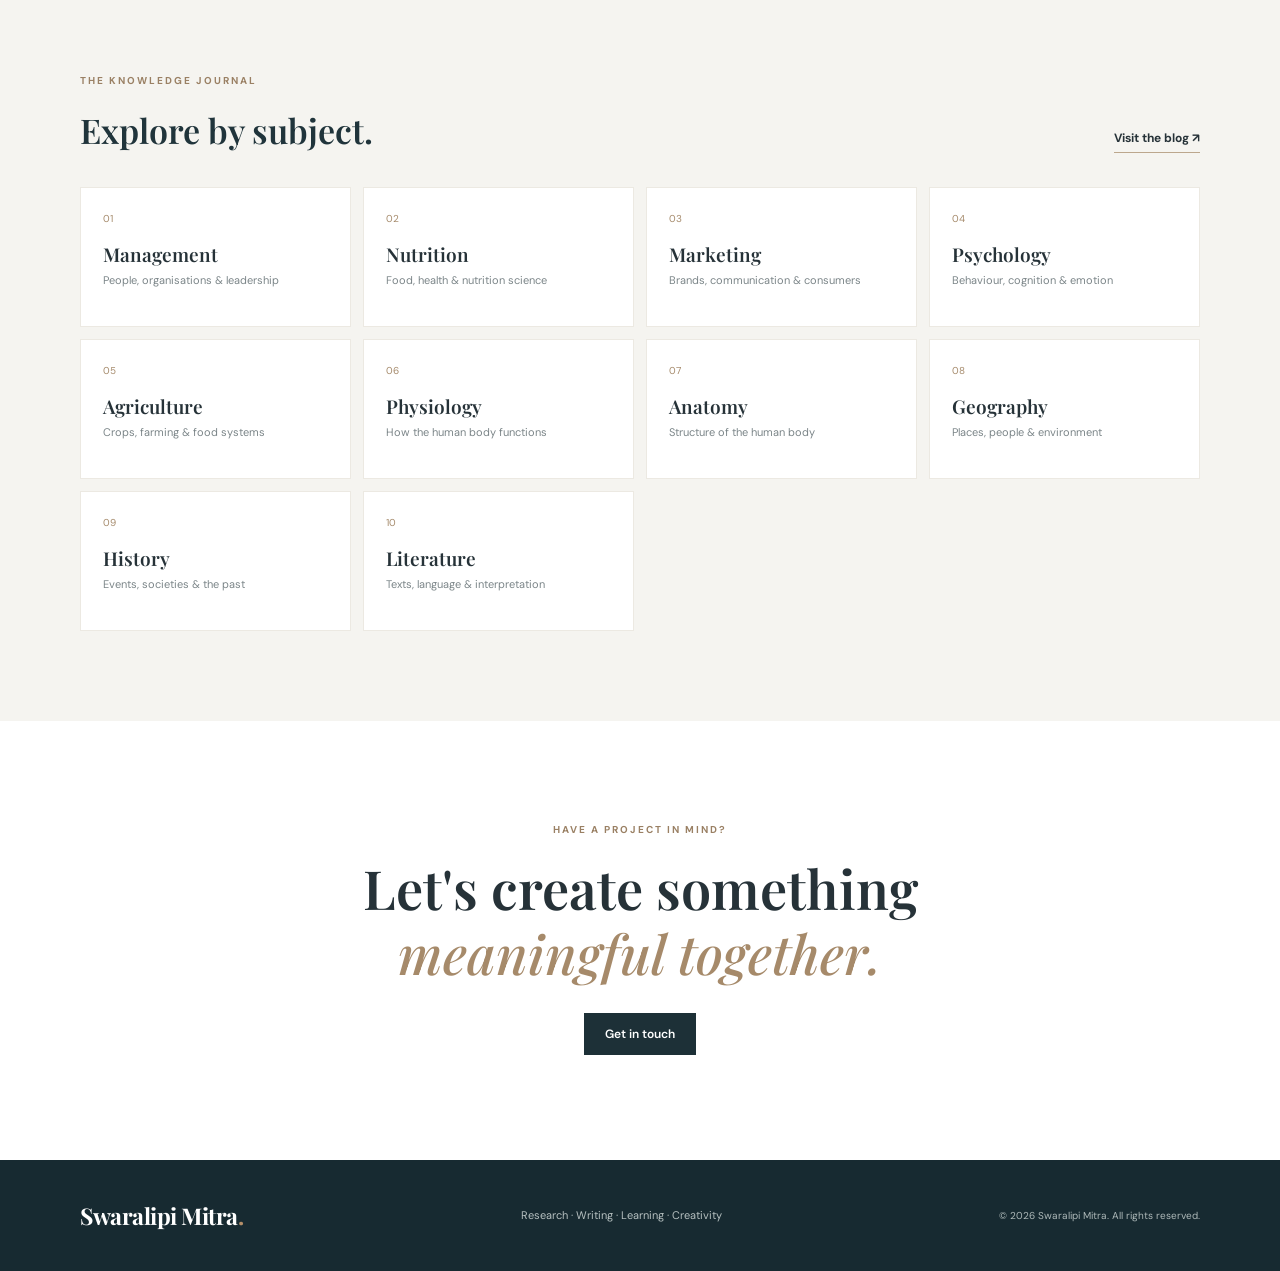
==== commit 47e5c387: "Add files via upload" ====
--- a/index.html
+++ b/index.html
@@ -3,101 +3,66 @@
 <head>
   <meta charset="utf-8">
   <meta name="viewport" content="width=device-width, initial-scale=1">
-  <meta name="description" content="Swaralipi Mitra — nutrition, clinical dietetics and thoughtful healthcare writing.">
-  <meta name="theme-color" content="#f5f3ec">
-  <title>Swaralipi Mitra | Nutrition & Healthcare Writing</title>
+  <meta name="description" content="Explore the portfolio of Swaralipi Mitra, an academic writer and content professional working across research, nutrition education and communication.">
+  <meta name="theme-color" content="#1d3037">
+  <title>Swaralipi Mitra | Portfolio</title>
   <link rel="preconnect" href="https://fonts.googleapis.com">
   <link rel="preconnect" href="https://fonts.gstatic.com" crossorigin>
-  <link href="https://fonts.googleapis.com/css2?family=DM+Sans:wght@400;500;600;700&family=Playfair+Display:ital,wght@0,500;0,600;0,700;1,500;1,600&display=swap" rel="stylesheet">
+  <link href="https://fonts.googleapis.com/css2?family=DM+Sans:wght@400;500;600;700&family=Playfair+Display:wght@500;600;700&display=swap" rel="stylesheet">
   <link rel="stylesheet" href="style.css">
 </head>
 <body>
-<header class="header">
-  <a class="brand" href="#home">Swaralipi<span>.</span></a>
-  <button class="menu-toggle" aria-label="Open menu" aria-expanded="false">☰</button>
-  <nav class="nav" aria-label="Main navigation">
-    <a href="#about">About</a><a href="#experience">Experience</a><a href="#services">Services</a><a href="#writing">Writing</a><a class="nav-cta" href="#contact">Let's connect</a>
+<header class="site-header">
+  <a class="brand" href="index.html">Swaralipi Mitra<span>.</span></a>
+  <button class="menu-toggle" aria-label="Open navigation" aria-expanded="false">☰</button>
+  <nav class="main-nav">
+    <a class="active" href="index.html">Home</a><a href="about.html">About</a><a href="services.html">Services</a><a href="blog.html">Blog</a><a href="portfolio.html">Portfolio</a><a class="nav-contact" href="contact.html">Contact</a>
   </nav>
 </header>
+<main>
+  <section class="hero wrap">
+    <div class="hero-copy">
+      <p class="eyebrow">MULTIDISCIPLINARY PROFESSIONAL PORTFOLIO</p>
+      <h1>Ideas, research<br><em>& meaningful words.</em></h1>
+      <p class="lead">Academic writer and multidisciplinary content professional with six years of writing experience. I work across research-led content, nutrition education and a wide range of academic and professional subjects.</p>
+      <div class="hero-actions"><a class="button button-dark" href="portfolio.html">Explore my work</a><a class="text-link" href="about.html">Get to know me ↗</a></div>
+    </div>
+    <div class="hero-photo-wrap"><img class="hero-photo" src="profile.jpg" alt="Professional portrait of Swaralipi Mitra"><span class="photo-caption">SWARALIPI MITRA</span></div>
+  </section>
 
-<main>
-<section class="hero section-wrap" id="home">
-  <div class="hero-copy">
-    <p class="eyebrow"><span></span> NUTRITION · DIETETICS · HEALTHCARE WRITING</p>
-    <h1>Making health<br>knowledge feel<br><em>human.</em></h1>
-    <p class="hero-lead">I’m Swaralipi Mitra — a nutrition and dietetics postgraduate with clinical training and a growing focus on clear, research-informed healthcare content.</p>
-    <div class="actions"><a class="button button-primary" href="#writing">Explore my work <span>↗</span></a><a class="underlink" href="#about">A little about me</a></div>
-    <p class="hero-note">Thoughtful nutrition. Clear communication. Evidence-led learning.</p>
-  </div>
-  <div class="portrait-area">
-    <div class="portrait-frame">
-      <img src="WhatsApp%20Image%202026-11-24%20at%2010.28.48%20PM.jpeg" alt="Portrait of Swaralipi Mitra" onerror="this.style.display='none';this.parentElement.classList.add('portrait-fallback')">
-      <div class="portrait-fallback-text">S M</div>
+  <section class="intro-band">
+    <div class="wrap intro-grid"><p class="eyebrow">A LITTLE ABOUT THIS SPACE</p><p class="intro-statement">A place for thoughtful research, accessible knowledge and meaningful professional collaboration.</p></div>
+  </section>
+
+  <section class="section wrap">
+    <div class="section-heading"><div><p class="eyebrow">WHAT I DO</p><h2>Ideas into impact.</h2></div><a class="text-link" href="services.html">View all services ↗</a></div>
+    <div class="three-grid">
+      <article class="service-card"><span class="card-number">01</span><h3>Research & writing</h3><p>Research support, literature exploration, academic editing and clear, structured writing.</p></article>
+      <article class="service-card"><span class="card-number">02</span><h3>Content development</h3><p>Informative articles, website content and subject-focused blog writing.</p></article>
+      <article class="service-card"><span class="card-number">03</span><h3>Nutrition education</h3><p>Learning support and educational content grounded in nutrition science.</p></article>
     </div>
-    <div class="portrait-caption"><span>BASED IN INDIA</span><span>OPEN TO MEANINGFUL COLLABORATIONS</span></div>
-    <div class="round-stamp">NOURISH<br>WITH<br>KNOWLEDGE</div>
-  </div>
-</section>
+  </section>
 
-<section class="intro-band">
-  <div class="section-wrap intro-inner"><p class="eyebrow">MY APPROACH</p><p class="intro-quote">“Good health communication should be <em>accurate, accessible and kind.</em>”</p><p class="intro-copy">I enjoy bringing together nutrition science, patient-centred thinking and writing that makes complex information easier to understand.</p></div>
-</section>
+  <section class="section section-muted">
+    <div class="wrap">
+      <div class="section-heading"><div><p class="eyebrow">THE KNOWLEDGE JOURNAL</p><h2>Explore by subject.</h2></div><a class="text-link" href="blog.html">Visit the blog ↗</a></div>
+      <div class="subject-grid">
+        <a href="blog.html#management" class="subject-tile"><span>01</span><strong>Management</strong><small>People, organisations & leadership</small></a>
+        <a href="blog.html#nutrition" class="subject-tile"><span>02</span><strong>Nutrition</strong><small>Food, health & nutrition science</small></a>
+        <a href="blog.html#marketing" class="subject-tile"><span>03</span><strong>Marketing</strong><small>Brands, communication & consumers</small></a>
+        <a href="blog.html#psychology" class="subject-tile"><span>04</span><strong>Psychology</strong><small>Behaviour, cognition & emotion</small></a>
+        <a href="blog.html#agriculture" class="subject-tile"><span>05</span><strong>Agriculture</strong><small>Crops, farming & food systems</small></a>
+        <a href="blog.html#physiology" class="subject-tile"><span>06</span><strong>Physiology</strong><small>How the human body functions</small></a>
+        <a href="blog.html#anatomy" class="subject-tile"><span>07</span><strong>Anatomy</strong><small>Structure of the human body</small></a>
+        <a href="blog.html#geography" class="subject-tile"><span>08</span><strong>Geography</strong><small>Places, people & environment</small></a>
+        <a href="blog.html#history" class="subject-tile"><span>09</span><strong>History</strong><small>Events, societies & the past</small></a>
+        <a href="blog.html#literature" class="subject-tile"><span>10</span><strong>Literature</strong><small>Texts, language & interpretation</small></a>
+      </div>
+    </div>
+  </section>
 
-<section class="section-wrap section" id="about">
-  <div class="section-heading"><p class="eyebrow">01 / ABOUT</p><h2>Curious by nature.<br><em>Grounded in care.</em></h2></div>
-  <div class="two-col">
-    <div><p class="large-copy">My academic journey in dietetics and nutrition has shaped the way I think about food, health and individual needs.</p><p>I have completed postgraduate study in Dietetics and Nutrition through IGNOU; the result was pending when this profile information was shared. I value continuous learning, evidence-based practice and communication that respects each person's circumstances.</p></div>
-    <aside class="fact-card"><p class="eyebrow">EDUCATION</p><h3>Master’s in Dietetics & Nutrition</h3><p>Indira Gandhi National Open University (IGNOU)</p><span class="status">Result pending at time of profile update</span><hr><p class="eyebrow">AREAS OF INTEREST</p><ul><li>Clinical and therapeutic nutrition</li><li>Nutrition education</li><li>Healthcare and SEO writing</li><li>Research-informed communication</li></ul></aside>
-  </div>
-</section>
-
-<section class="experience section" id="experience"><div class="section-wrap">
-  <div class="section-heading"><p class="eyebrow">02 / CLINICAL EXPOSURE</p><h2>Learning through<br><em>patient care.</em></h2></div>
-  <div class="experience-card"><div class="experience-meta"><span>KPC MEDICAL COLLEGE & HOSPITAL</span><span>CLINICAL TRAINING</span></div><h3>Clinical dietetics exposure</h3><p class="exp-intro">During my training, I gained practical exposure to hospital-based dietetics and patient communication across different care settings.</p>
-    <div class="skill-grid">
-      <div><b>01</b><h4>Ward rounds</h4><p>Participated in rounds across ICU, cabins and general wards.</p></div>
-      <div><b>02</b><h4>Patient interaction</h4><p>Communicated with patients and families to understand dietary needs and concerns.</p></div>
-      <div><b>03</b><h4>Diet planning</h4><p>Worked on diet-chart calculations, food choices and discharge diet guidance.</p></div>
-      <div><b>04</b><h4>Team collaboration</h4><p>Interacted with doctors and nurses and reviewed patient reports to understand nutrition-related concerns.</p></div>
-      <div><b>05</b><h4>Counselling & education</h4><p>Supported patient and family education on food items, diet charts and practical choices.</p></div>
-      <div><b>06</b><h4>Therapeutic nutrition</h4><p>Built familiarity with personalised and disease-specific dietary considerations.</p></div>
-    </div>
-  </div>
-</div></section>
-
-<section class="section-wrap section" id="services">
-  <div class="section-heading"><p class="eyebrow">03 / WHAT I CAN HELP WITH</p><h2>Knowledge, shaped<br><em>for real people.</em></h2></div>
-  <div class="service-grid">
-    <article><span>01</span><h3>Nutrition content</h3><p>Reader-friendly educational content on nutrition, dietetics, food choices and wellness, grounded in credible sources.</p></article>
-    <article><span>02</span><h3>Healthcare & SEO writing</h3><p>SEO-aware blogs and articles that balance search intent, clarity and responsible health communication.</p></article>
-    <article><span>03</span><h3>Nutrition education</h3><p>Clear explanations of food groups, balanced eating and practical nutrition concepts for everyday understanding.</p></article>
-    <article><span>04</span><h3>Research-led writing support</h3><p>Research exploration, organising information and translating complex topics into structured, accessible writing.</p></article>
-  </div>
-  <p class="disclaimer">Clinical services and individualised dietetic care are offered only within appropriate qualifications, supervision and professional scope.</p>
-</section>
-
-<section class="writing section" id="writing"><div class="section-wrap">
-  <div class="section-heading"><p class="eyebrow">04 / SELECTED WRITING</p><h2>Ideas worth<br><em>understanding.</em></h2></div>
-  <p class="writing-intro">A growing collection of self-initiated writing samples exploring nutrition, research and clear communication. These are portfolio samples, not client commissions or peer-reviewed publications.</p>
-  <div class="writing-grid">
-    <a class="writing-card" href="balanced-nutrition-basics.html"><span> NUTRITION · EXPLAINER</span><h3>Balanced Nutrition: Understanding the Basics</h3><p>A practical introduction to building a balanced approach to everyday eating.</p><b>Read article ↗</b></a>
-    <a class="writing-card" href="reading-research-critically.html"><span> RESEARCH · LEARNING</span><h3>Reading Research Critically</h3><p>Why thoughtful reading matters when interpreting evidence and health information.</p><b>Read article ↗</b></a>
-    <a class="writing-card" href="clear-writing-complex-topics.html"><span> WRITING · COMMUNICATION</span><h3>Writing Clearly About Complex Topics</h3><p>Making specialist ideas easier to follow without losing their meaning.</p><b>Read article ↗</b></a>
-  </div>
-  <div class="center"><a class="underlink" href="blog.html">Visit the full journal ↗</a></div>
-</div></section>
-
-<section class="section-wrap section" id="skills">
-  <div class="section-heading"><p class="eyebrow">05 / SKILLS & WORKING STYLE</p><h2>Careful with detail.<br><em>Always learning.</em></h2></div>
-  <div class="skills-layout"><div><h3>Nutrition & clinical learning</h3><div class="tags"><span>Dietary assessment</span><span>Therapeutic diet planning</span><span>Nutritional calculations</span><span>Diet charts</span><span>Patient communication</span><span>Food-choice counselling</span><span>Nutrition education</span></div></div><div><h3>Research & communication</h3><div class="tags"><span>SEO blog writing</span><span>Healthcare content</span><span>Research exploration</span><span>Evidence-based learning</span><span>Clear explanations</span><span>Active listening</span><span>AI prompting</span></div></div></div>
-</section>
-
-<section class="contact section" id="contact"><div class="section-wrap contact-inner">
-  <div><p class="eyebrow">06 / CONTACT</p><h2>Have a thoughtful<br><em>project in mind?</em></h2><p>I’m open to learning opportunities, collaborations and writing projects related to nutrition, healthcare and research-led communication.</p></div>
-  <div class="contact-card"><p class="eyebrow">GET IN TOUCH</p><a class="email" href="mailto:swaralipimitrafreelance1@gmail.com">swaralipimitrafreelance1@gmail.com ↗</a><p class="contact-small">For professional enquiries, collaborations and writing opportunities.</p><a class="button button-light" href="mailto:swaralipimitrafreelance1@gmail.com?subject=Portfolio%20Enquiry">Write me an email</a></div>
-</div></section>
+  <section class="section wrap closing-cta"><p class="eyebrow">HAVE A PROJECT IN MIND?</p><h2>Let's create something<br><em>meaningful together.</em></h2><a class="button button-dark" href="contact.html">Get in touch</a></section>
 </main>
-<footer class="footer"><div class="section-wrap footer-inner"><a class="brand" href="#home">Swaralipi<span>.</span></a><p>Nutrition · Research · Thoughtful writing</p><small>© <span data-year></span> Swaralipi Mitra</small></div></footer>
+<footer class="site-footer"><div class="wrap footer-inner"><a class="brand brand-light" href="index.html">Swaralipi Mitra<span>.</span></a><p>Research · Writing · Learning · Creativity</p><small>© <span data-year></span> Swaralipi Mitra. All rights reserved.</small></div></footer>
 <script src="main.js"></script>
-</body>
-</html>+</body></html>
--- a/style.css
+++ b/style.css
@@ -1 +1,88 @@
-*{box-sizing:border-box}html{scroll-behavior:smooth;scroll-padding-top:90px}body{margin:0;background:#fbfaf6;color:#29352f;font-family:"DM Sans",sans-serif;line-height:1.75}a{color:inherit;text-decoration:none}.section-wrap{width:min(1160px,calc(100% - 56px));margin:auto}.header{height:82px;padding:0 max(28px,calc((100% - 1160px)/2));display:flex;align-items:center;justify-content:space-between;background:#fbfaf6eF;backdrop-filter:blur(14px);border-bottom:1px solid #e7e8df;position:sticky;top:0;z-index:20}.brand{font:700 25px "Playfair Display",serif;letter-spacing:-.7px}.brand span{color:#82957d}.nav{display:flex;align-items:center;gap:34px;font-size:12px;color:#58665b}.nav a:hover{color:#788d73}.nav-cta{border:1px solid #aab8a3;padding:9px 17px;border-radius:2px}.menu-toggle{display:none;border:0;background:none;font-size:25px;color:#34443a}.hero{display:grid;grid-template-columns:1.1fr .9fr;align-items:center;gap:90px;padding-top:100px;padding-bottom:110px;min-height:650px}.eyebrow{font-size:9px;font-weight:700;letter-spacing:2px;color:#82957d;margin:0 0 20px}.eyebrow span{display:inline-block;width:25px;height:1px;background:#91a38a;vertical-align:middle;margin-right:8px}.hero h1,.section-heading h2,.contact h2{font:500 clamp(52px,6.5vw,82px)/1.08 "Playfair Display",serif;letter-spacing:-2.2px;color:#29372f;margin:0}.hero h1 em,.section-heading h2 em,.contact h2 em{font-weight:500;color:#84977e}.hero-lead{max-width:560px;color:#68746a;font-size:15px;line-height:1.95;margin:28px 0}.actions{display:flex;align-items:center;gap:28px}.button{display:inline-flex;align-items:center;gap:25px;padding:13px 19px;font-size:11px;font-weight:600;letter-spacing:.2px;transition:.2s}.button-primary{background:#526c58;color:white}.button-primary:hover{background:#3e5945;transform:translateY(-2px)}.underlink{font-size:11px;font-weight:600;border-bottom:1px solid #aab8a3;padding-bottom:4px}.hero-note{font-size:10px;letter-spacing:.4px;color:#929b8f;margin-top:46px}.portrait-area{position:relative;max-width:440px;justify-self:end;width:100%;padding:0 22px 25px 0}.portrait-frame{background:#e9e9df;padding:13px;position:relative;z-index:1}.portrait-frame img{display:block;width:100%;height:500px;object-fit:cover;object-position:center 25%;filter:saturate(.78)}.portrait-fallback-text{display:none}.portrait-fallback{height:500px;display:grid;place-items:center;background:linear-gradient(145deg,#dfe6d9,#b8c7b1)}.portrait-fallback .portrait-fallback-text{display:block;font:italic 90px "Playfair Display",serif;color:#6f846c}.portrait-caption{display:flex;justify-content:space-between;gap:12px;font-size:8px;letter-spacing:1.2px;color:#84917f;margin-top:13px}.portrait-area:after{content:"";position:absolute;inset:24px 0 0 24px;border:1px solid #b9c5b2}.round-stamp{position:absolute;z-index:2;bottom:70px;left:-42px;width:95px;height:95px;border-radius:50%;background:#7d9277;color:white;display:grid;place-content:center;text-align:center;font:10px/1.5 "DM Sans",sans-serif;letter-spacing:1.5px;transform:rotate(-12deg);box-shadow:0 8px 25px #33442b20}.intro-band{background:#e9ede4;padding:70px 0}.intro-inner{display:grid;grid-template-columns:.55fr 1.4fr .8fr;gap:50px;align-items:center}.intro-quote{font:500 clamp(25px,3vw,38px)/1.4 "Playfair Display",serif;margin:0;color:#3a4b3d}.intro-quote em{color:#82957d}.intro-copy{font-size:12px;color:#6b786b;line-height:1.9}.section{padding-top:105px;padding-bottom:105px}.section-heading{display:grid;grid-template-columns:.45fr 1fr;gap:35px;align-items:start;margin-bottom:50px}.section-heading .eyebrow{padding-top:13px}.section-heading h2{font-size:clamp(40px,5vw,59px);letter-spacing:-1.5px}.two-col{display:grid;grid-template-columns:1.1fr .9fr;gap:100px;align-items:start}.large-copy{font:500 24px/1.5 "Playfair Display",serif;color:#405344;margin-top:0}.two-col p:not(.large-copy){font-size:13px;color:#69756a;line-height:2}.fact-card{background:#f0f1e9;padding:32px 35px}.fact-card h3{font:500 25px "Playfair Display",serif;margin:0 0 4px}.fact-card>p:not(.eyebrow){font-size:12px;color:#718071;margin:0}.status{display:inline-block;font-size:9px;color:#74836e;background:#e2e8dd;padding:5px 8px;margin-top:14px}.fact-card hr{border:0;border-top:1px solid #d9dfd4;margin:25px 0}.fact-card ul{padding-left:17px;margin-bottom:0;color:#657265;font-size:12px;line-height:2.1}.experience{background:#f1f2ec}.experience-card{background:#fbfaf6;padding:40px 45px;border:1px solid #e6e9df}.experience-meta{display:flex;justify-content:space-between;gap:15px;color:#82957d;font-size:9px;letter-spacing:1.5px;font-weight:700}.experience-card h3{font:500 32px "Playfair Display",serif;margin:18px 0 5px}.exp-intro{font-size:13px;color:#6e796e;max-width:680px}.skill-grid{display:grid;grid-template-columns:repeat(3,1fr);gap:30px 40px;margin-top:35px}.skill-grid>div{border-top:1px solid #dfe4d9;padding-top:17px}.skill-grid b,.service-grid article>span{font-size:10px;color:#8da087;letter-spacing:1px}.skill-grid h4{font:500 20px "Playfair Display",serif;margin:8px 0}.skill-grid p{font-size:11px;color:#778176;line-height:1.8;margin:0}.service-grid{display:grid;grid-template-columns:repeat(2,1fr);gap:0 55px}.service-grid article{padding:26px 0 28px;border-top:1px solid #e1e5dc}.service-grid h3{font:500 24px "Playfair Display",serif;margin:10px 0}.service-grid p{font-size:12px;color:#6f7b70;line-height:1.9;max-width:470px;margin:0}.disclaimer{font-size:10px;color:#8a9488;margin-top:30px}.writing{background:#e9ede4}.writing-intro{max-width:650px;font-size:13px;color:#69766a;margin:-20px 0 35px;line-height:1.9}.writing-grid{display:grid;grid-template-columns:repeat(3,1fr);gap:16px}.writing-card{background:#fbfaf6;padding:28px 27px;min-height:250px;display:flex;flex-direction:column;transition:.2s;border:1px solid #e5e9df}.writing-card:hover{transform:translateY(-4px);box-shadow:0 12px 30px #40533d12}.writing-card span{font-size:8px;letter-spacing:1.3px;color:#82957d;font-weight:700}.writing-card h3{font:500 23px/1.3 "Playfair Display",serif;margin:22px 0 10px}.writing-card p{font-size:11px;color:#748073;line-height:1.8}.writing-card b{font-size:10px;color:#617b63;margin-top:auto}.center{text-align:center;margin-top:35px}.skills-layout{display:grid;grid-template-columns:1fr 1fr;gap:65px}.skills-layout h3{font:500 22px "Playfair Display",serif;margin:0 0 18px}.tags{display:flex;flex-wrap:wrap;gap:8px}.tags span{font-size:10px;color:#617262;border:1px solid #dce2d7;padding:8px 11px;background:#f4f5ef}.contact{background:#526c58;color:white}.contact-inner{display:grid;grid-template-columns:1fr .8fr;gap:100px;align-items:center}.contact .eyebrow{color:#d1ddcb}.contact h2{font-size:clamp(43px,5vw,62px);color:white}.contact h2 em{color:#d4dfce}.contact-inner>div:first-child>p:last-child{max-width:500px;color:#e0e8dc;font-size:12px;line-height:1.9;margin-top:25px}.contact-card{background:#fbfaf6;color:#344438;padding:35px}.contact-card .eyebrow{color:#82957d}.email{font:500 clamp(16px,2vw,21px) "Playfair Display",serif;overflow-wrap:anywhere}.contact-small{font-size:10px;color:#7b8779;margin:14px 0 24px}.button-light{background:#e7ede3;color:#435d47}.button-light:hover{background:#d9e4d5}.footer{padding:27px 0;background:#f7f6f0;border-top:1px solid #e6e8df}.footer-inner{display:flex;align-items:center;justify-content:space-between;gap:15px;flex-wrap:wrap}.footer .brand{font-size:21px}.footer p,.footer small{font-size:9px;color:#849083}.footer p{letter-spacing:.5px}@media(max-width:800px){.header{height:72px;padding:0 22px}.menu-toggle{display:block}.nav{display:none;position:absolute;top:72px;left:0;right:0;background:#fbfaf6;padding:18px 24px 24px;box-shadow:0 15px 25px #273b2814;flex-direction:column;align-items:stretch;gap:10px}.nav.open{display:flex}.nav a{padding:8px 0}.nav-cta{padding:9px 12px!important}.hero{grid-template-columns:1fr;gap:55px;padding-top:65px;padding-bottom:75px}.hero h1{font-size:clamp(50px,13vw,72px)}.portrait-area{justify-self:center;width:min(100%,420px)}.portrait-frame img{height:440px}.intro-inner{grid-template-columns:1fr;gap:12px}.intro-copy{max-width:520px}.section{padding-top:75px;padding-bottom:75px}.section-heading{grid-template-columns:1fr;gap:5px;margin-bottom:30px}.section-heading .eyebrow{padding:0}.two-col,.contact-inner{grid-template-columns:1fr;gap:35px}.skill-grid{grid-template-columns:repeat(2,1fr)}.writing-grid{grid-template-columns:1fr}.writing-card{min-height:210px}.skills-layout{grid-template-columns:1fr;gap:35px}.contact-inner{gap:30px}}@media(max-width:480px){.section-wrap{width:calc(100% - 36px)}.hero{padding-top:50px}.hero-lead{font-size:14px}.actions{gap:18px;flex-wrap:wrap}.round-stamp{left:-12px;bottom:68px;width:78px;height:78px;font-size:8px}.portrait-frame img{height:390px}.portrait-caption{font-size:7px}.experience-card{padding:25px 20px}.experience-meta{font-size:7px}.skill-grid{grid-template-columns:1fr;gap:20px}.service-grid{grid-template-columns:1fr}.fact-card{padding:25px}.contact-card{padding:25px}.footer-inner{align-items:flex-start;flex-direction:column;gap:3px}.section-heading h2{font-size:43px}}@media(prefers-reduced-motion:reduce){html{scroll-behavior:auto}*,*:before,*:after{transition:none!important}}
+*{box-sizing:border-box}html{scroll-behavior:smooth}body{margin:0;background:#fff;color:#263238;font-family:'DM Sans',sans-serif;line-height:1.7}a{color:inherit;text-decoration:none}.wrap{width:min(1120px,calc(100% - 48px));margin:auto}.site-header{height:82px;padding:0 max(24px,calc((100% - 1120px)/2));display:flex;align-items:center;justify-content:space-between;border-bottom:1px solid #e9e7e1;background:#fff;position:sticky;top:0;z-index:10}.brand{font-family:'Playfair Display',serif;font-size:23px;font-weight:700;letter-spacing:-.5px}.brand span{color:#b38e68}.main-nav{display:flex;align-items:center;gap:27px;font-size:13px;color:#596267}.main-nav a{padding:8px 0}.main-nav a:hover,.main-nav a.active{color:#172b32}.nav-contact{border:1px solid #c9c2b7!important;padding:9px 16px!important}.menu-toggle{display:none;border:0;background:none;font-size:25px}.hero{display:grid;grid-template-columns:1.1fr .9fr;gap:80px;align-items:center;padding-top:105px;padding-bottom:110px}.eyebrow{font-size:10px;letter-spacing:2px;font-weight:700;color:#9a8064;margin:0 0 18px}.hero h1,.page-hero h1{font:600 clamp(43px,6vw,70px)/1.12 'Playfair Display',serif;letter-spacing:-1.7px;margin:0 0 24px;color:#1c3037}.hero h1 em,.page-hero h1 em,.closing-cta h2 em{color:#a68a6a;font-weight:500}.lead{font-size:16px;line-height:1.9;color:#657076;max-width:590px}.hero-actions{display:flex;align-items:center;gap:25px;margin-top:34px}.button{display:inline-flex;align-items:center;justify-content:center;padding:13px 21px;border:0;font:600 12px 'DM Sans',sans-serif;cursor:pointer}.button-dark{background:#1d3037;color:#fff}.button-dark:hover{background:#344b53}.text-link{font-size:12px;font-weight:700;border-bottom:1px solid #bca78d;padding-bottom:4px}.hero-panel{background:#f1f0eb;padding:34px 34px 28px}.panel-top{display:flex;justify-content:space-between;font-size:9px;letter-spacing:1.5px;color:#8b8174;margin-bottom:18px}.topic-line{padding:14px 0;border-bottom:1px solid #dcd9d1;font-size:13px}.topic-line span{display:inline-block;color:#a48b6d;font-size:10px;width:39px}.panel-note{font:italic 15px 'Playfair Display',serif;color:#7d7468;margin:25px 0 0}.intro-band{background:#1d3037;color:white;padding:55px 0}.intro-grid{display:grid;grid-template-columns:.55fr 1.45fr;gap:60px;align-items:start}.intro-grid .eyebrow{color:#c4aa88}.intro-statement{font:500 clamp(22px,3vw,34px)/1.45 'Playfair Display',serif;margin:0;max-width:760px}.section{padding-top:90px;padding-bottom:90px}.section-heading{display:flex;justify-content:space-between;align-items:end;margin-bottom:34px}.section-heading h2,.content-narrow h2,.contact-layout h2{font:600 34px 'Playfair Display',serif;margin:0;color:#20343b}.three-grid{display:grid;grid-template-columns:repeat(3,1fr);gap:18px}.service-card{border:1px solid #e8e5de;padding:28px;min-height:220px}.card-number{font-size:10px;letter-spacing:1.5px;color:#a58a6b}.service-card h3{font:600 22px 'Playfair Display',serif;margin:28px 0 10px}.service-card p,.blog-card p{font-size:13px;color:#6c767a;line-height:1.8}.section-muted{background:#f5f4f0}.subject-grid{display:grid;grid-template-columns:repeat(4,1fr);gap:12px}.subject-tile{background:white;padding:22px;min-height:140px;border:1px solid #ece9e2;display:flex;flex-direction:column;transition:.2s}.subject-tile:hover{transform:translateY(-3px);border-color:#b9a58a}.subject-tile span{font-size:10px;color:#a58a6b}.subject-tile strong{font:600 19px 'Playfair Display',serif;margin-top:14px}.subject-tile small{font-size:11px;color:#7b8588;margin-top:4px}.closing-cta{text-align:center;padding-top:100px;padding-bottom:105px}.closing-cta h2{font:600 clamp(35px,5vw,54px)/1.2 'Playfair Display',serif;margin:0 0 28px}.site-footer{background:#172a31;color:#dce2e1;padding:35px 0}.footer-inner{display:flex;align-items:center;justify-content:space-between;gap:20px;flex-wrap:wrap}.brand-light{color:white}.footer-inner p{font-size:11px;color:#b7c1c1}.footer-inner small{font-size:10px;color:#aeb9b9}.page-hero{padding-top:95px;padding-bottom:65px;border-bottom:1px solid #ece9e2}.page-hero h1{font-size:clamp(42px,6vw,64px)}.content-narrow{max-width:850px}.content-narrow h2{font-size:27px;margin:35px 0 12px}.content-narrow p{color:#606d72;font-size:15px;line-height:2}.facts-grid{display:grid;grid-template-columns:repeat(3,1fr);gap:12px;margin:35px 0}.facts-grid div{background:#f4f3ef;padding:20px}.facts-grid span,.contact-detail span{display:block;font-size:9px;letter-spacing:1.4px;color:#9a8064;margin-bottom:8px}.facts-grid strong{font-size:13px}.note-box{background:#f5f3ee;border-left:3px solid #b49a78;padding:17px 20px;color:#656d6e;font-size:12px;margin-top:30px}.service-list article{display:grid;grid-template-columns:65px 1fr;gap:20px;padding:30px 0;border-bottom:1px solid #e9e6df}.service-list article>span{font-size:11px;color:#a58a6b;padding-top:8px}.service-list h2{font:600 25px 'Playfair Display',serif;margin:0 0 8px}.service-list p{color:#657176;font-size:14px;max-width:760px;margin:0}.cta-strip{margin-top:55px;background:#f2f0eb;padding:30px;display:flex;justify-content:space-between;align-items:center}.cta-strip h2{font:600 26px 'Playfair Display',serif;margin:0}.cta-strip .eyebrow{margin-bottom:6px}.filter-row{display:flex;gap:8px;flex-wrap:wrap;margin-bottom:30px}.filter-button{background:#f3f2ee;border:1px solid #e5e1d9;padding:9px 13px;font:500 11px 'DM Sans',sans-serif;color:#596469;cursor:pointer}.filter-button.selected,.filter-button:hover{background:#1d3037;color:white;border-color:#1d3037}.blog-grid{display:grid;grid-template-columns:repeat(2,1fr);gap:15px}.blog-card{border:1px solid #e8e5de;padding:25px;min-height:210px}.blog-card h2{font:600 23px 'Playfair Display',serif;margin:12px 0 8px}.blog-card .eyebrow{font-size:9px;margin:0}.read-label{display:inline-block;font-size:9px;letter-spacing:1px;color:#9b8060;margin-top:12px}.portfolio-card{min-height:250px}.contact-layout{display:grid;grid-template-columns:.8fr 1.2fr;gap:90px}.contact-layout h2{font-size:29px}.contact-layout p{font-size:14px;color:#687378}.contact-detail{margin-top:35px}.contact-detail strong{font-size:14px;color:#27383e}.small-muted{font-size:10px!important;color:#8b9293!important}.contact-form{display:flex;flex-direction:column;gap:9px}.contact-form label{font-size:11px;font-weight:700;margin-top:8px}.contact-form input,.contact-form select,.contact-form textarea{width:100%;border:1px solid #dedbd4;padding:12px;font:13px 'DM Sans',sans-serif;background:#fff;color:#27383e}.contact-form textarea{resize:vertical}.contact-form button{align-self:flex-start;margin-top:12px}.contact-form .small-muted{margin-top:4px}@media(max-width:760px){.site-header{height:70px}.menu-toggle{display:block}.main-nav{display:none;position:absolute;top:70px;left:0;right:0;background:white;padding:18px 24px 24px;box-shadow:0 12px 20px #00000012;flex-direction:column;align-items:stretch;gap:8px}.main-nav.open{display:flex}.main-nav a{padding:8px 0}.nav-contact{padding:8px 12px!important}.hero{grid-template-columns:1fr;gap:40px;padding-top:65px;padding-bottom:70px}.hero-panel{padding:25px}.intro-grid{grid-template-columns:1fr;gap:12px}.section{padding-top:65px;padding-bottom:65px}.three-grid{grid-template-columns:1fr}.subject-grid{grid-template-columns:repeat(2,1fr)}.section-heading{align-items:start;gap:15px;flex-direction:column}.section-heading h2{font-size:30px}.footer-inner{flex-direction:column;align-items:flex-start;gap:5px}.page-hero{padding-top:65px;padding-bottom:45px}.facts-grid{grid-template-columns:1fr}.cta-strip{align-items:flex-start;gap:20px;flex-direction:column}.blog-grid{grid-template-columns:1fr}.contact-layout{grid-template-columns:1fr;gap:35px}.service-list article{grid-template-columns:35px 1fr}.wrap{width:min(100% - 36px,1120px)}}
+/* Homepage portrait refinement */
+.hero{grid-template-columns:1.05fr .75fr;gap:72px}
+.hero-photo-wrap{position:relative;max-width:390px;width:100%;justify-self:end;background:#e6e0d5;padding:12px}
+.hero-photo{display:block;width:100%;aspect-ratio:3/4;object-fit:cover;object-position:center;border:0}
+.photo-caption{position:absolute;bottom:25px;left:25px;background:#1d3037;color:#fff;padding:8px 12px;font-size:9px;letter-spacing:1.5px}
+@media(max-width:760px){.hero{grid-template-columns:1fr;gap:35px}.hero-photo-wrap{justify-self:start;max-width:330px}}
+
+/* About page */
+.about-profile{display:grid;grid-template-columns:.72fr 1.28fr;gap:68px;align-items:center}
+.about-photo-frame{position:relative;background:#e8e3d9;padding:11px;max-width:360px}
+.about-photo{display:block;width:100%;aspect-ratio:3/4;object-fit:cover;object-position:center 25%}
+.about-copy h2,.about-section-title,.about-cta h2{font:600 clamp(29px,4vw,40px)/1.2 'Playfair Display',serif;color:#20343b;margin:0 0 20px}
+.about-copy p{font-size:14px;line-height:2;color:#657176}
+.about-section-title{margin:0 0 32px}
+.education-list{border-top:1px solid #e7e3dc;margin:25px 0 42px}
+.education-list div{padding:20px 0;border-bottom:1px solid #e7e3dc;display:flex;flex-direction:column;gap:4px}
+.education-list span{font-size:9px;letter-spacing:1.5px;color:#a18461}
+.education-list strong{font:600 20px 'Playfair Display',serif;color:#26383e}
+.education-list small{font-size:11px;color:#7b8588}
+.skill-tags{display:flex;flex-wrap:wrap;gap:9px;margin:18px 0}
+.skill-tags span{padding:9px 14px;background:#f1f0eb;border:1px solid #e6e2d9;font-size:12px;color:#48565a}
+.about-note{font-size:12px;line-height:1.8;color:#778184;margin-top:18px}
+.about-cta{text-align:center}
+.about-cta h2{margin-bottom:28px}
+@media(max-width:760px){.about-profile{grid-template-columns:1fr;gap:35px}.about-photo-frame{max-width:310px}.about-cta h2{font-size:34px}}
+
+/* Journal and individual article pages */
+.blog-intro-row{display:flex;align-items:end;justify-content:space-between;margin-bottom:25px}
+.journal-heading{font:600 32px 'Playfair Display',serif;margin:0;color:#20343b}
+.journal-note{font-size:12px;color:#7b8588;margin:0}
+.live-article-card{min-height:220px;display:flex;flex-direction:column;align-items:flex-start}
+.article-meta{font-size:9px;letter-spacing:1.1px;text-transform:uppercase;color:#9b8060}
+.live-article-card h2{margin:15px 0 7px}
+.live-article-card h2 a:hover{color:#9b8060}
+.article-read-link{font-size:11px;font-weight:700;color:#344b53;margin-top:auto;padding-top:18px}
+.empty-articles{padding:30px;text-align:center;background:#f5f4f0;color:#687378;font-size:13px}
+.article-page{max-width:820px;padding-top:55px;padding-bottom:100px}
+.back-link{font-size:11px;color:#6f7a7d;display:inline-block;margin-bottom:35px}
+.article-page h1{font:600 clamp(36px,5vw,58px)/1.16 'Playfair Display',serif;color:#20343b;margin:0 0 18px}
+.article-deck{font-size:17px;line-height:1.8;color:#697579;border-bottom:1px solid #e9e6df;padding-bottom:30px}
+.article-body{max-width:720px;margin:40px auto}
+.article-body h2{font:600 27px 'Playfair Display',serif;color:#20343b;margin:35px 0 10px}
+.article-body p{font-size:15px;line-height:2;color:#59676c}
+.article-disclaimer{font-size:11px;color:#858d8e;border-top:1px solid #e9e6df;padding-top:20px}
+@media(max-width:760px){.blog-intro-row{align-items:flex-start;flex-direction:column;gap:8px}.article-page{padding-top:35px}.article-deck{font-size:15px}}
+
+/* Services page */
+.services-grid{display:grid;grid-template-columns:repeat(2,minmax(0,1fr));gap:18px}
+.services-grid .service-card{padding:30px;background:#fff;border:1px solid #eae6de}
+.services-grid .service-featured{background:#f3f0e9}
+.services-grid h2{font:600 25px/1.25 'Playfair Display',serif;color:#20343b;margin:17px 0 12px}
+.services-grid p,.services-grid li{font-size:13px;line-height:1.85;color:#657176}
+.services-grid ul{padding-left:18px;margin:16px 0}
+.services-grid li{padding:3px 0}
+.service-boundary{font-size:11px!important;color:#8b765e!important;border-top:1px solid #ddd6ca;padding-top:13px;margin-top:16px}
+.process-wrap .about-section-title{max-width:600px}
+.process-grid{display:grid;grid-template-columns:repeat(3,1fr);gap:30px;margin-top:35px}
+.process-grid span{font-size:11px;letter-spacing:1.5px;color:#a18461}
+.process-grid h3{font:600 21px 'Playfair Display',serif;color:#20343b;margin:12px 0 8px}
+.process-grid p{font-size:12px;line-height:1.8;color:#697579}
+.service-email{font-size:12px;color:#748083;margin-top:18px}
+@media(max-width:760px){.services-grid{grid-template-columns:1fr}.process-grid{grid-template-columns:1fr;gap:22px}}
+
+/* Portfolio page */
+.portfolio-intro{display:flex;align-items:end;justify-content:space-between;margin-bottom:25px}
+.portfolio-grid{display:grid;grid-template-columns:repeat(2,minmax(0,1fr));gap:18px}
+.portfolio-card{position:relative;min-height:270px;padding:30px;background:#fff;border:1px solid #eae6de}
+.portfolio-card:nth-child(2),.portfolio-card:nth-child(3){background:#f5f2ec}
+.portfolio-index{position:absolute;right:25px;top:22px;font:500 27px 'Playfair Display',serif;color:#c5b49c}
+.portfolio-card h2{font:600 27px/1.2 'Playfair Display',serif;color:#20343b;margin:15px 0 12px}
+.portfolio-card p:not(.eyebrow){font-size:13px;line-height:1.9;color:#657176;max-width:460px}
+.portfolio-status{display:inline-block;margin-top:17px;font-size:9px;letter-spacing:1.2px;color:#987b58}
+.portfolio-link{display:block;margin-top:13px;font-size:11px;font-weight:700;color:#344b53}
+.portfolio-guidance{max-width:780px}
+.portfolio-guidance>p:last-child{font-size:14px;line-height:2;color:#657176;max-width:700px}
+@media(max-width:760px){.portfolio-intro{align-items:flex-start;flex-direction:column;gap:8px}.portfolio-grid{grid-template-columns:1fr}.portfolio-card{min-height:230px}}
+
+
+/* Final polish and accessibility */
+:focus-visible{outline:3px solid #b38e68;outline-offset:3px}
+.menu-toggle{cursor:pointer;color:#20343b}
+.experience-line{font-size:10px!important;letter-spacing:1.4px;font-weight:700;color:#9a8064!important;margin:0 0 8px!important}
+.contact-form input:focus,.contact-form select:focus,.contact-form textarea:focus{outline:2px solid #b38e68;outline-offset:1px}
+[hidden]{display:none!important}
+@media(prefers-reduced-motion:reduce){html{scroll-behavior:auto}*,*::before,*::after{animation-duration:.01ms!important;animation-iteration-count:1!important;transition-duration:.01ms!important}}
+
+.category-grid{display:grid;grid-template-columns:repeat(2,minmax(0,1fr));gap:14px;margin:8px 0 55px}.category-card{display:block;padding:23px 25px;border:1px solid #e8e5de;background:#fff;transition:transform .2s,border-color .2s}.category-card:hover,.category-card.category-active{transform:translateY(-2px);border-color:#b49a78}.category-number{font-size:10px;letter-spacing:1.5px;color:#a58a6b}.category-card h2{font:600 23px 'Playfair Display',serif;color:#20343b;margin:9px 0 4px}.category-description{font-size:12px;color:#6c767a;margin:0 0 12px}.category-count{font-size:10px;letter-spacing:1px;text-transform:uppercase;color:#9b8060}.article-heading{margin-top:25px}.journal-heading{font:600 32px 'Playfair Display',serif;margin:0;color:#20343b}@media(max-width:760px){.category-grid{grid-template-columns:1fr}}
